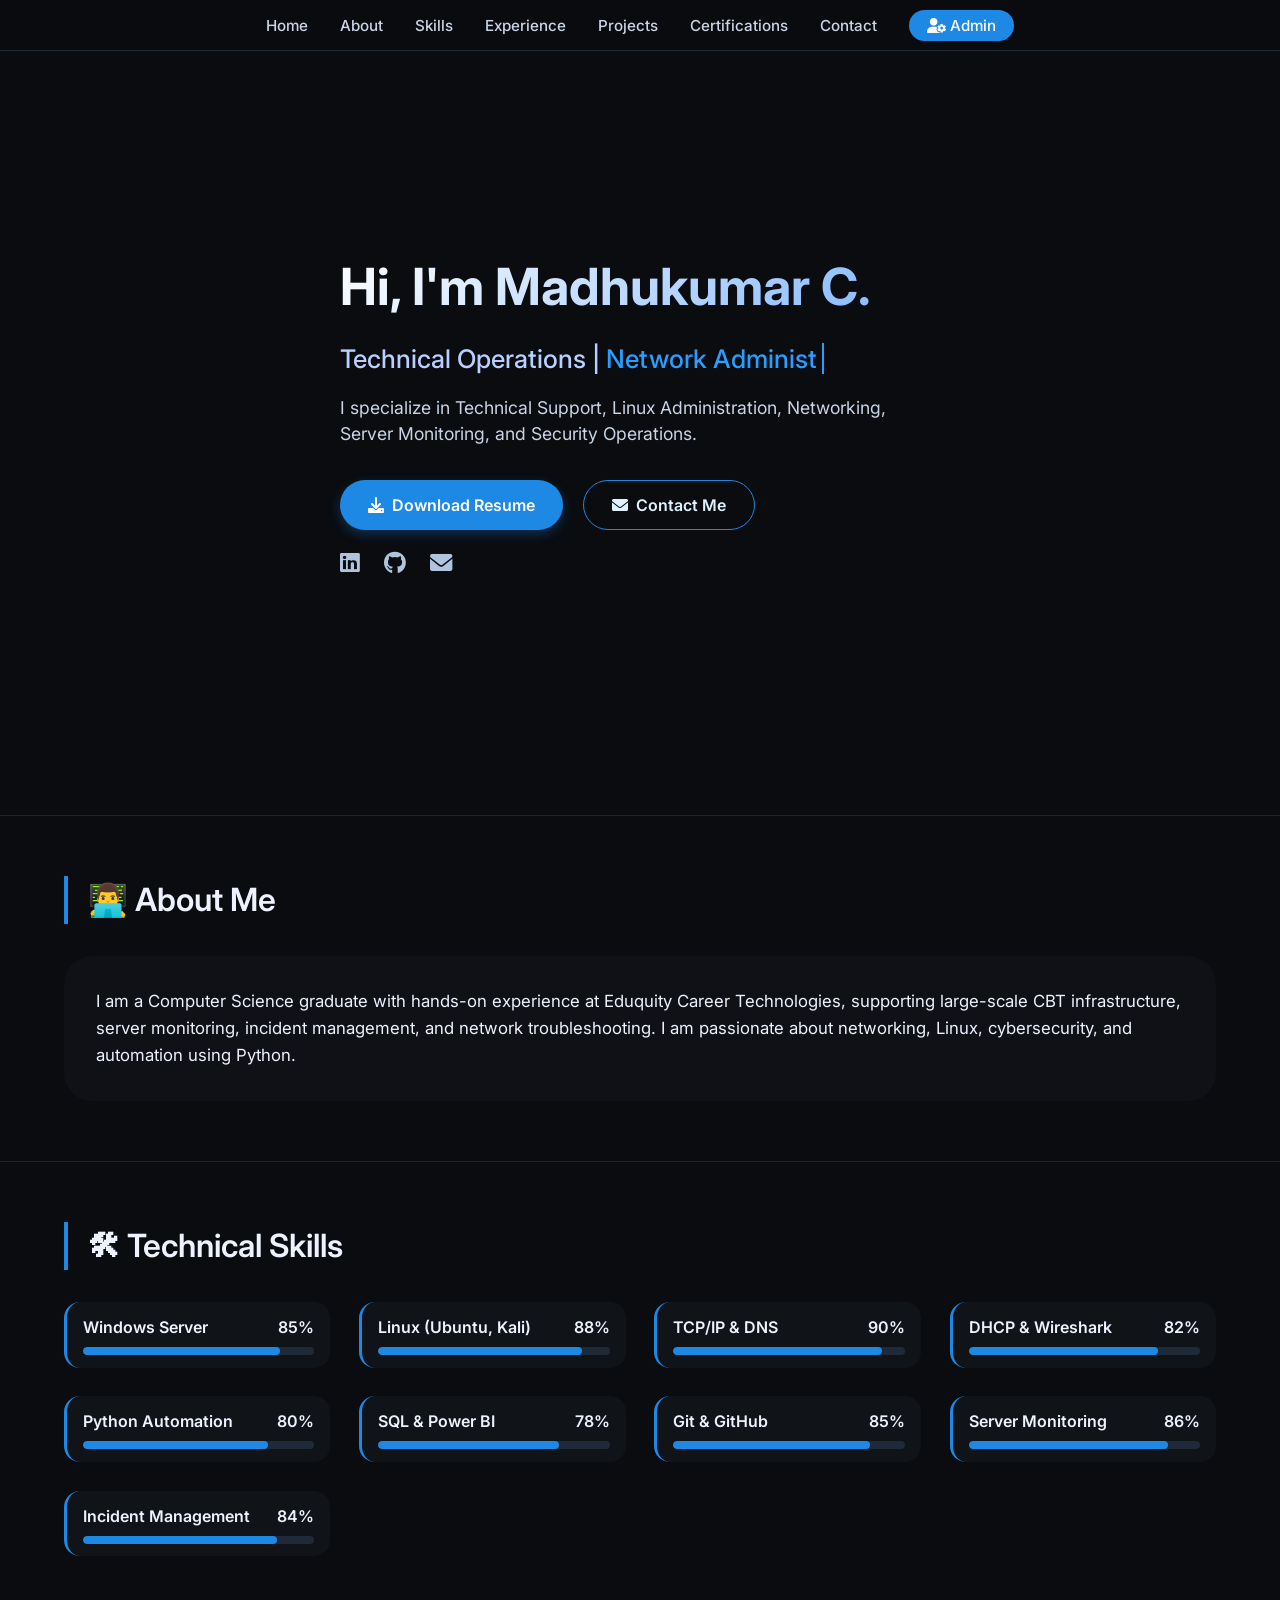
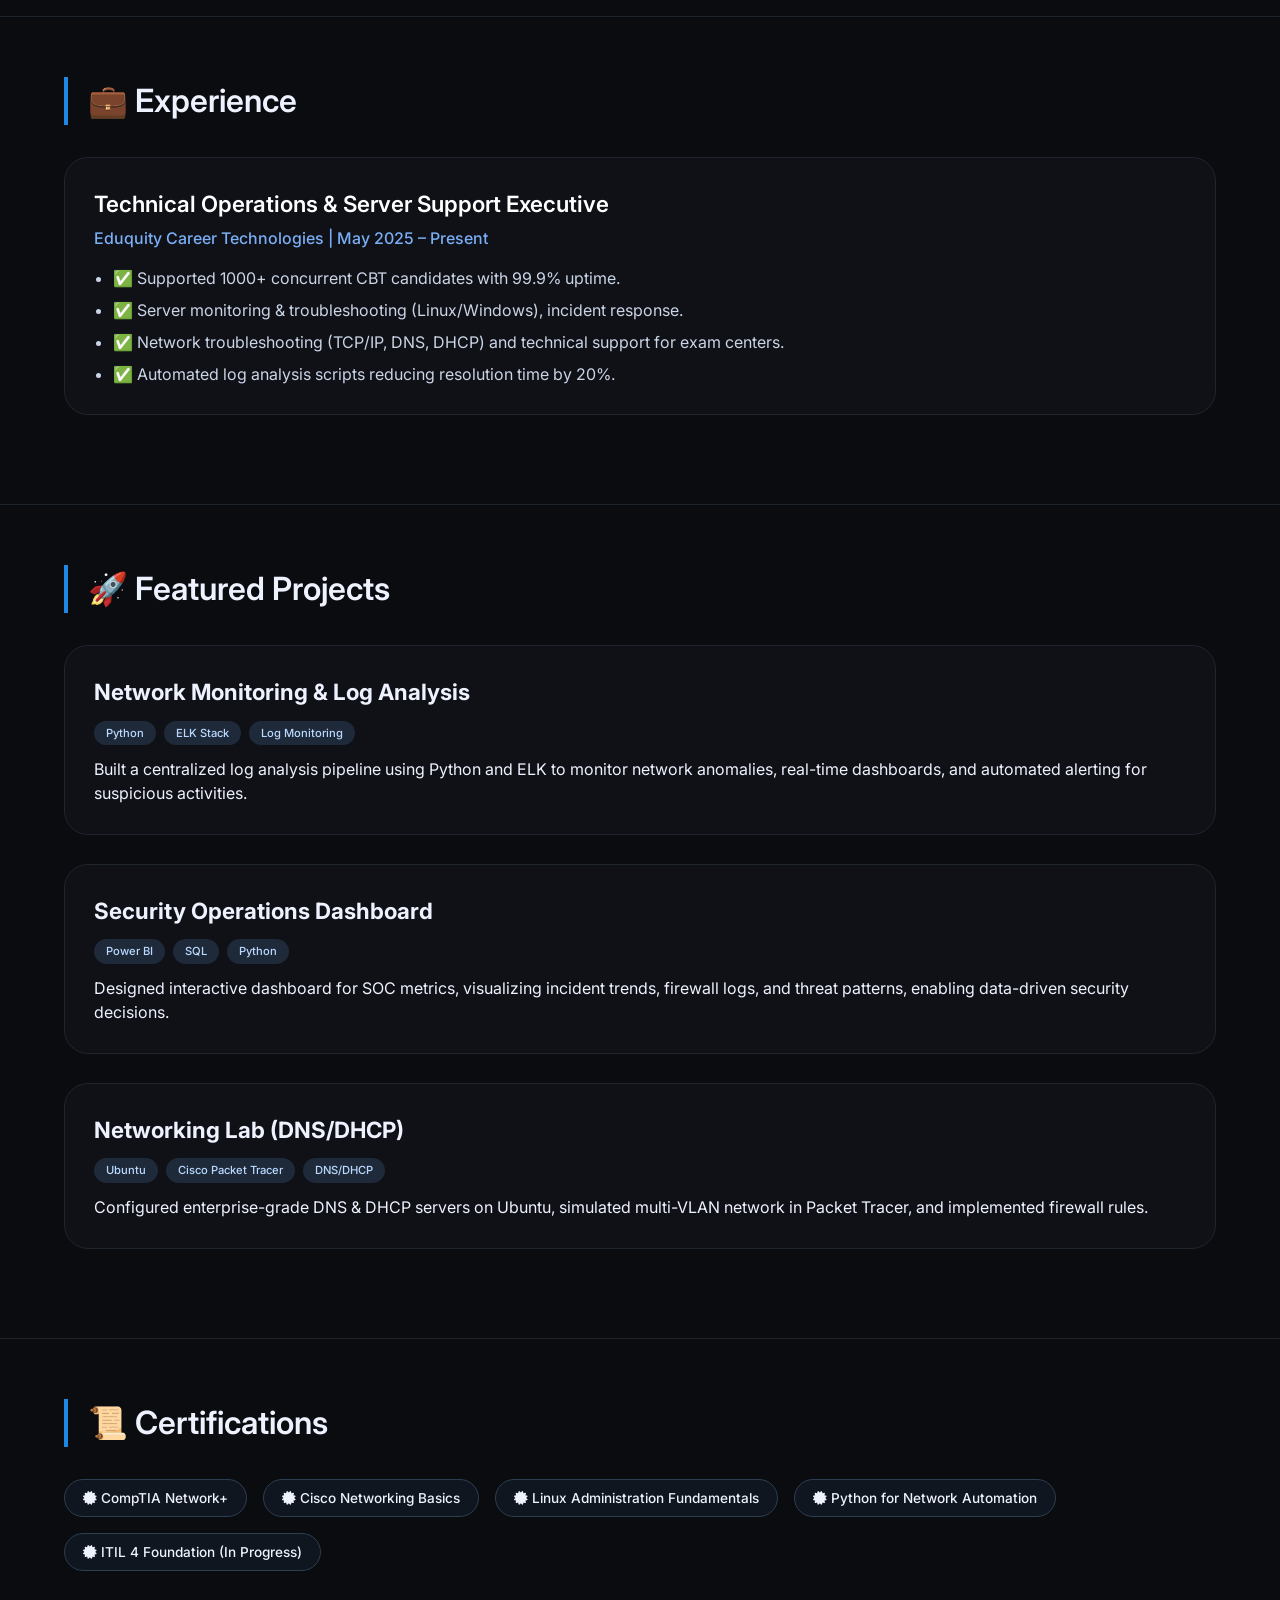
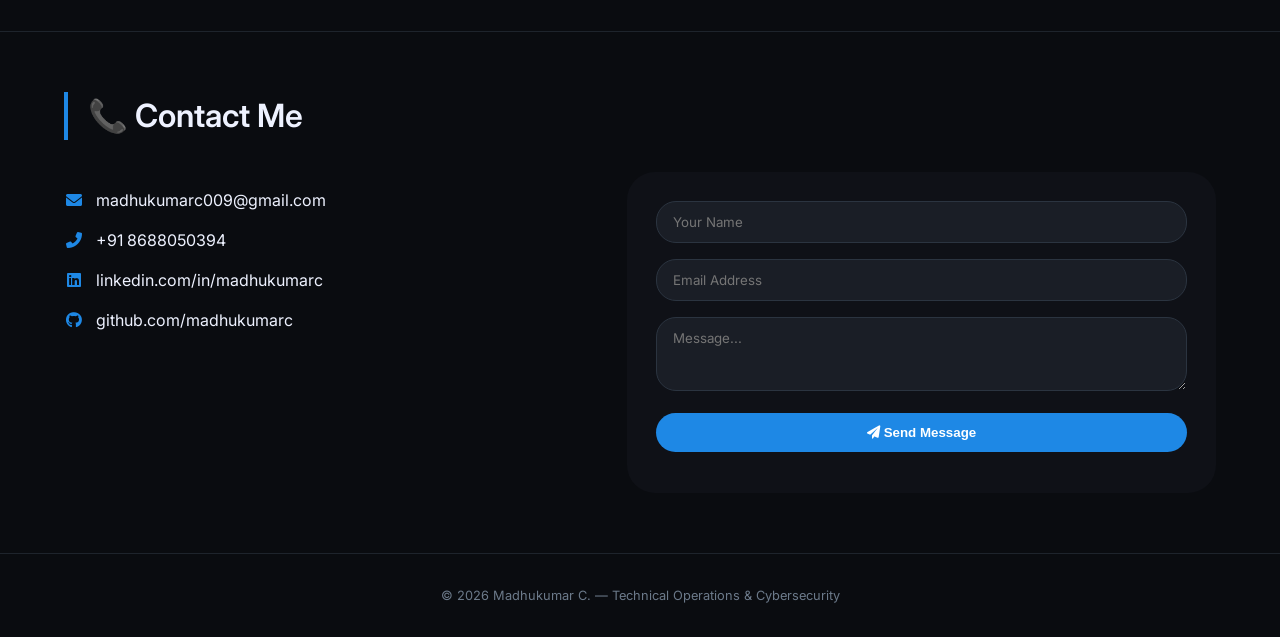
==== index.html @ 6a69e1c5 "Add files via upload" ====
<!DOCTYPE html>
<html lang="en">
<head>
  <meta charset="UTF-8">
  <meta name="viewport" content="width=device-width, initial-scale=1.0, viewport-fit=cover">
  <title>Madhukumar C. | Technical Operations & Cybersecurity</title>
  <!-- Google Fonts & Font Awesome -->
  <link href="https://fonts.googleapis.com/css2?family=Inter:opsz,wght@14..32,300;400;500;600;700&display=swap" rel="stylesheet">
  <link rel="stylesheet" href="https://cdnjs.cloudflare.com/ajax/libs/font-awesome/6.0.0-beta3/css/all.min.css">
  <link rel="stylesheet" href="style.css">
</head>
<body>

<nav>
  <div class="container">
    <ul class="nav-links">
      <li><a href="#home">Home</a></li>
      <li><a href="#about">About</a></li>
      <li><a href="#skills">Skills</a></li>
      <li><a href="#experience">Experience</a></li>
      <li><a href="#projects">Projects</a></li>
      <li><a href="#certifications">Certifications</a></li>
      <li><a href="#contact">Contact</a></li>
      <li><a href="admin.html" target="_blank" class="admin-link"><i class="fas fa-user-cog"></i> Admin</a></li>
    </ul>
  </div>
</nav>

<main>
  <!-- HOME -->
  <section id="home" class="home-section">
    <div class="container">
      <div class="home-content">
        <h1 id="userName">Hi, I'm Madhukumar C.</h1>
        <div class="typewriter"><span>Technical Operations | </span><span class="typed-text" id="typed"></span></div>
        <p id="userBio" style="max-width:600px; margin:1rem 0 1.5rem; font-size:1.1rem; color:#cbd5e6;">
          I specialize in Technical Support, Linux Administration, Networking, Server Monitoring, and Security Operations.
        </p>
        <div class="home-buttons">
          <a href="#" class="btn-primary" id="downloadResumeBtn"><i class="fas fa-download"></i> Download Resume</a>
          <a href="#contact" class="btn-outline"><i class="fas fa-envelope"></i> Contact Me</a>
        </div>
        <div class="social-icons">
          <a href="#" id="linkedinLink"><i class="fab fa-linkedin"></i></a>
          <a href="#" id="githubLink"><i class="fab fa-github"></i></a>
          <a href="#" id="emailLink"><i class="fas fa-envelope"></i></a>
        </div>
      </div>
    </div>
  </section>

  <!-- ABOUT -->
  <section id="about">
    <div class="container">
      <h2 class="section-title">👨‍💻 About Me</h2>
      <div style="background:#0f1117; padding:2rem; border-radius:28px;">
        <p id="aboutText" style="font-size:1.05rem; line-height:1.6;">I am a Computer Science graduate with hands-on experience at Eduquity Career Technologies, supporting large-scale CBT infrastructure, server monitoring, incident management, and network troubleshooting. I am passionate about networking, Linux, cybersecurity, and automation using Python.</p>
      </div>
    </div>
  </section>

  <!-- SKILLS -->
  <section id="skills">
    <div class="container">
      <h2 class="section-title">🛠 Technical Skills</h2>
      <div class="skills-grid" id="skillsGrid"></div>
    </div>
  </section>

  <!-- EXPERIENCE -->
  <section id="experience">
    <div class="container">
      <h2 class="section-title">💼 Experience</h2>
      <div id="experienceContainer"></div>
    </div>
  </section>

  <!-- PROJECTS -->
  <section id="projects">
    <div class="container">
      <h2 class="section-title">🚀 Featured Projects</h2>
      <div id="projectsContainer"></div>
    </div>
  </section>

  <!-- CERTIFICATIONS -->
  <section id="certifications">
    <div class="container">
      <h2 class="section-title">📜 Certifications</h2>
      <div class="cert-list" id="certList"></div>
    </div>
  </section>

  <!-- CONTACT -->
  <section id="contact">
    <div class="container">
      <h2 class="section-title">📞 Contact Me</h2>
      <div class="contact-flex">
        <div class="contact-info">
          <p><i class="fas fa-envelope fa-fw" style="color:#1e88e5;"></i> <span id="contactEmail">madhukumarc009@gmail.com</span></p>
          <p><i class="fas fa-phone-alt fa-fw" style="color:#1e88e5;"></i> <span id="contactPhone">+91 8688050394</span></p>
          <p><i class="fab fa-linkedin fa-fw" style="color:#1e88e5;"></i> <span id="contactLinkedin">linkedin.com/in/madhukumarc</span></p>
          <p><i class="fab fa-github fa-fw" style="color:#1e88e5;"></i> <span id="contactGithub">github.com/madhukumarc</span></p>
        </div>
        <div class="contact-form">
          <form id="contactForm">
            <input type="text" placeholder="Your Name" required id="formName">
            <input type="email" placeholder="Email Address" required id="formEmail">
            <textarea rows="3" placeholder="Message..." required id="formMsg"></textarea>
            <button type="submit"><i class="fas fa-paper-plane"></i> Send Message</button>
          </form>
          <p id="formFeedback" style="font-size:0.8rem; margin-top:12px; color:#7ab3ff;"></p>
        </div>
      </div>
    </div>
  </section>

  <footer><p>© 2026 Madhukumar C. — Technical Operations & Cybersecurity</p></footer>
</main>

<script src="script.js"></script>
<script src="client.js"></script>
</body>
</html>
---- style.css ----
* {
  margin: 0;
  padding: 0;
  box-sizing: border-box;
}
body {
  font-family: 'Inter', sans-serif;
  background: #0a0c10;
  color: #eef2ff;
  scroll-behavior: smooth;
  line-height: 1.5;
}
::-webkit-scrollbar { width: 8px; }
::-webkit-scrollbar-track { background: #0f1117; }
::-webkit-scrollbar-thumb { background: #1e88e5; border-radius: 10px; }
.container { max-width: 1200px; margin: 0 auto; padding: 0 24px; }

/* Navigation */
nav {
  position: sticky; top: 0;
  background: rgba(10,12,16,0.95);
  backdrop-filter: blur(12px);
  z-index: 100;
  border-bottom: 1px solid #1e2a3a;
  padding: 0.8rem 0;
}
.nav-links {
  display: flex;
  justify-content: center;
  gap: 2rem;
  flex-wrap: wrap;
  list-style: none;
  align-items: center;
}
.nav-links a {
  text-decoration: none;
  color: #cbd5e6;
  font-weight: 500;
  transition: 0.2s;
  font-size: 0.95rem;
}
.nav-links a:hover { color: #2a9eff; border-bottom: 2px solid #2a9eff; padding-bottom: 4px; }
.admin-link {
  background: #1e88e5;
  padding: 6px 18px;
  border-radius: 40px;
  color: white !important;
  font-weight: 600;
}
.admin-link:hover { background: #0b5e9e; border-bottom: none !important; padding-bottom: 6px !important; }

section { padding: 60px 0; border-bottom: 1px solid #1e242c; }
.home-section { min-height: 85vh; display: flex; align-items: center; padding-top: 20px; }
.section-title {
  font-size: 2rem;
  font-weight: 600;
  margin-bottom: 2rem;
  border-left: 4px solid #1e88e5;
  padding-left: 20px;
}

/* Home */
.home-content h1 {
  font-size: 3.2rem;
  font-weight: 700;
  background: linear-gradient(135deg, #fff 0%, #7ab3ff 100%);
  -webkit-background-clip: text;
  background-clip: text;
  color: transparent;
}
.typewriter { font-size: 1.6rem; font-weight: 500; margin: 1rem 0; color: #b9d0ff; }
.typed-text { color: #2a9eff; border-right: 2px solid #2a9eff; padding-right: 5px; animation: blink 0.7s infinite; }
@keyframes blink { 0%,100% { border-color: #2a9eff; } 50% { border-color: transparent; } }
.home-buttons { display: flex; gap: 20px; flex-wrap: wrap; margin: 2rem 0 1rem; }
.btn-primary, .btn-outline {
  padding: 12px 28px; border-radius: 40px; font-weight: 600; transition: 0.25s;
  text-decoration: none; display: inline-flex; align-items: center; gap: 8px;
}
.btn-primary { background: #1e88e5; border: none; color: white; box-shadow: 0 4px 12px rgba(30,136,229,0.3); }
.btn-primary:hover { background: #0b5e9e; transform: translateY(-2px); }
.btn-outline { background: transparent; border: 1.5px solid #1e88e5; color: #e0f2fe; }
.btn-outline:hover { background: rgba(30,136,229,0.1); border-color: #5cb0ff; transform: translateY(-2px); }
.social-icons a { color: #b0c4de; margin-right: 20px; font-size: 1.4rem; transition: 0.2s; }
.social-icons a:hover { color: #1e88e5; }

/* Skills */
.skills-grid { display: grid; grid-template-columns: repeat(auto-fill, minmax(260px,1fr)); gap: 1.8rem; }
.skill-item { background: #101318; padding: 0.8rem 1rem; border-radius: 16px; border-left: 3px solid #1e88e5; }
.skill-name { font-weight: 600; margin-bottom: 8px; display: flex; justify-content: space-between; }
.progress-bar { background: #1f2937; border-radius: 20px; height: 8px; overflow: hidden; }
.progress-fill { background: #1e88e5; width: 0%; height: 100%; border-radius: 20px; transition: width 1s ease; }

/* Cards */
.exp-card, .project-card { background: #0f1117; border-radius: 24px; padding: 1.8rem; margin-bottom: 1.8rem; border: 1px solid #20262e; transition: 0.2s; }
.exp-card:hover, .project-card:hover { border-color: #1e88e5; transform: translateY(-3px); }
.exp-title { font-size: 1.4rem; font-weight: 600; color: white; }
.exp-company { color: #7aaef5; margin: 0.3rem 0 1rem; font-weight: 500; }
.project-tech { display: flex; flex-wrap: wrap; gap: 8px; margin: 12px 0; }
.tech-badge { background: #1e2a3a; padding: 4px 12px; border-radius: 50px; font-size: 0.7rem; font-weight: 500; color: #bbd9ff; }
.cert-list { display: flex; flex-wrap: wrap; gap: 1rem; margin-top: 1rem; }
.cert-badge { background: #10161f; border: 1px solid #2c3e50; padding: 8px 18px; border-radius: 60px; font-size: 0.85rem; font-weight: 500; }

/* Contact */
.contact-flex { display: flex; flex-wrap: wrap; gap: 2rem; justify-content: space-between; }
.contact-info { flex: 1; }
.contact-info p { margin: 1rem 0; display: flex; align-items: center; gap: 12px; }
.contact-form { flex: 1; background: #0f1117; padding: 1.8rem; border-radius: 28px; }
.contact-form input, .contact-form textarea { width: 100%; background: #1a1e26; border: 1px solid #2b3440; padding: 12px 16px; margin-bottom: 1rem; border-radius: 20px; color: white; font-family: inherit; }
.contact-form button { background: #1e88e5; width: 100%; padding: 12px; border-radius: 40px; font-weight: bold; border: none; color: white; cursor: pointer; }
.contact-form button:hover { background: #0b5e9e; }

footer { text-align: center; padding: 2rem; font-size: 0.8rem; color: #6c7a8a; }

@media (max-width:760px) { 
  .home-content h1 { font-size: 2.3rem; } 
  .typewriter { font-size:1.2rem; }
}

.toast { 
  position: fixed; bottom: 20px; right: 20px; 
  background: #1e88e5; color: white; 
  padding: 12px 24px; border-radius: 40px; 
  z-index: 9999; font-size:0.9rem;
  box-shadow: 0 8px 24px rgba(0,0,0,0.4);
  animation: slideUp 0.3s ease;
}
@keyframes slideUp {
  from { transform: translateY(100px); opacity: 0; }
  to { transform: translateY(0); opacity: 1; }
}
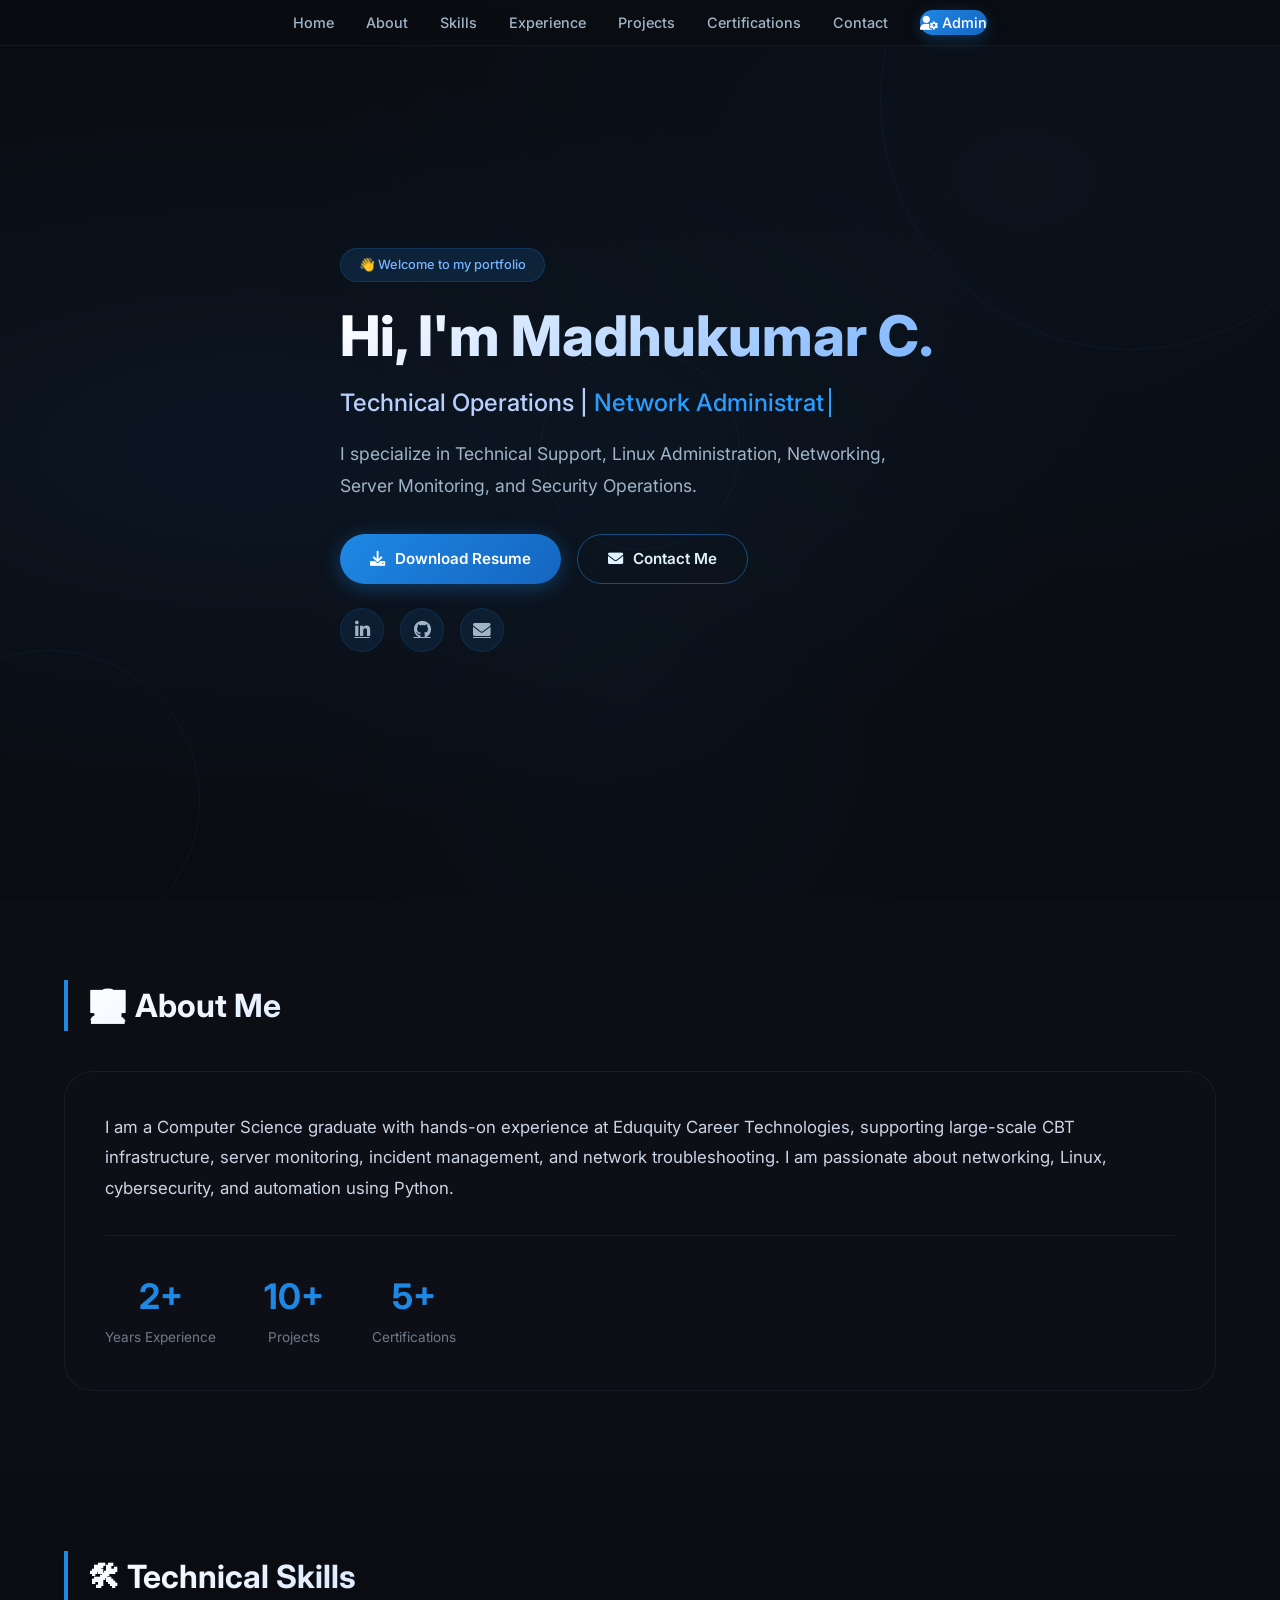
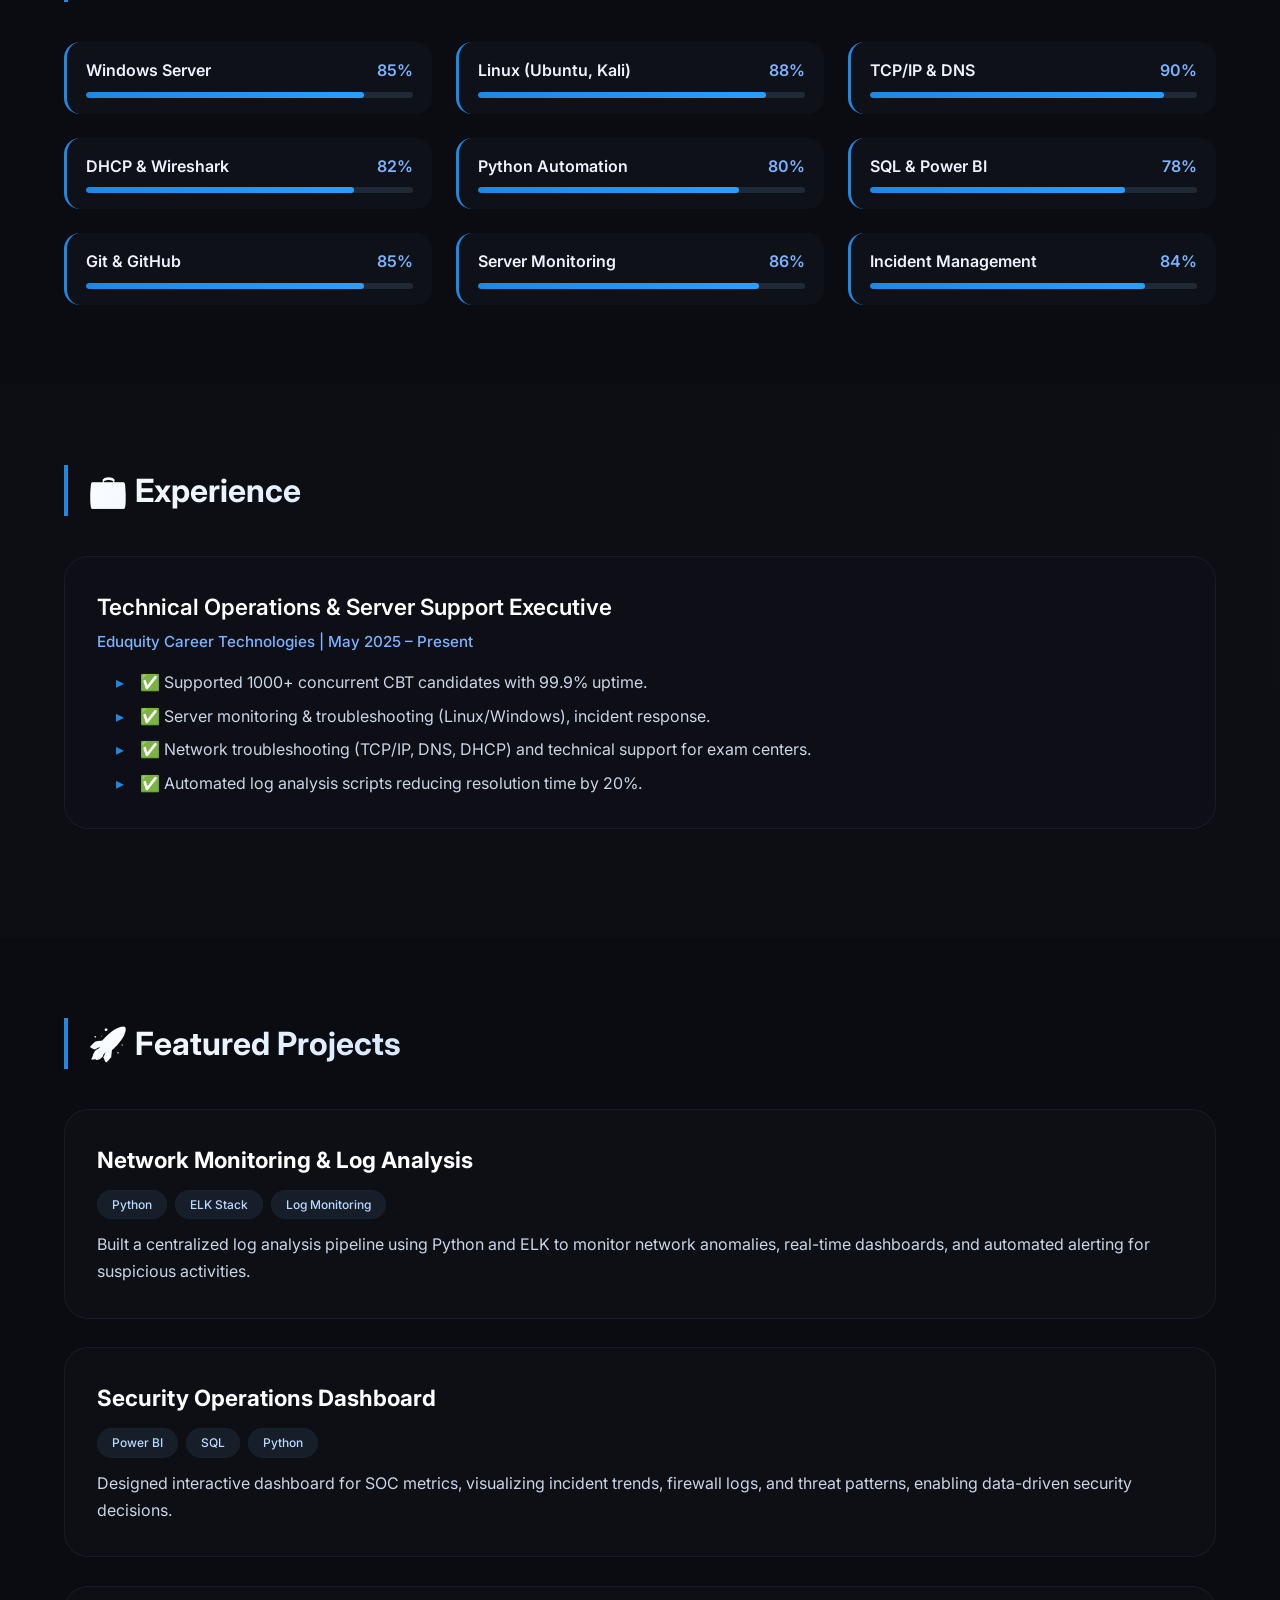
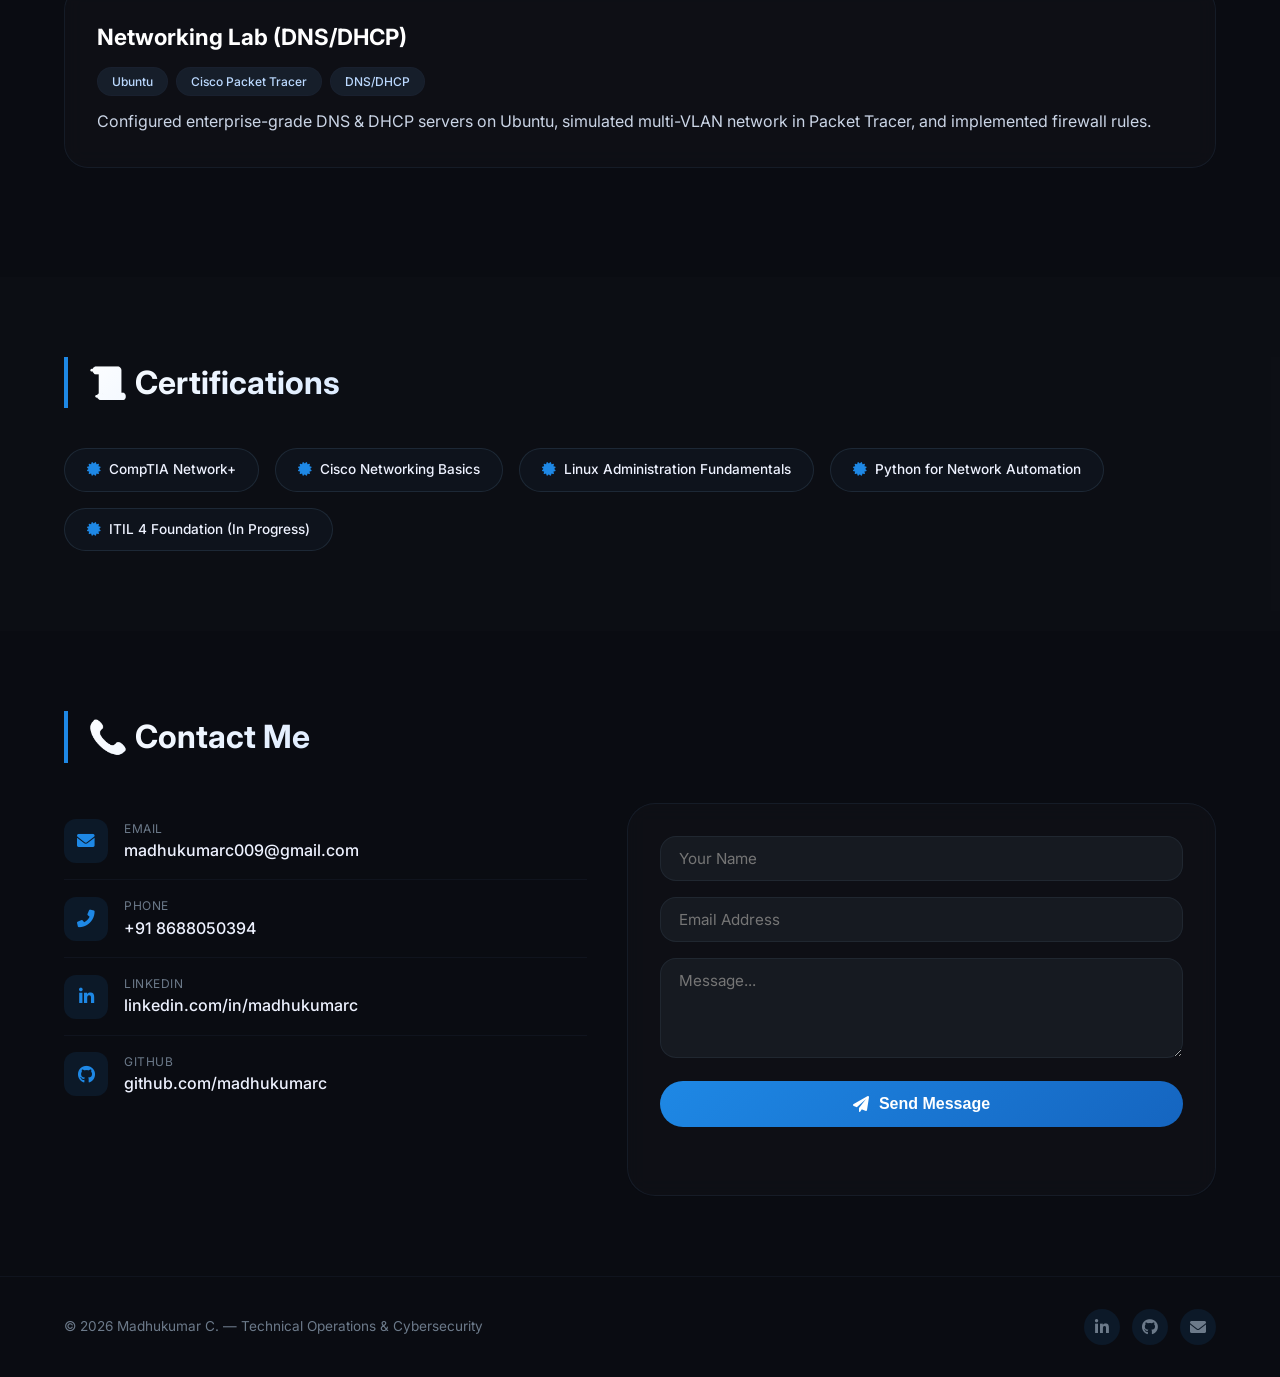
==== commit b99b98a6: "Add files via upload" ====
--- a/index.html
+++ b/index.html
@@ -4,7 +4,6 @@
   <meta charset="UTF-8">
   <meta name="viewport" content="width=device-width, initial-scale=1.0, viewport-fit=cover">
   <title>Madhukumar C. | Technical Operations & Cybersecurity</title>
-  <!-- Google Fonts & Font Awesome -->
   <link href="https://fonts.googleapis.com/css2?family=Inter:opsz,wght@14..32,300;400;500;600;700&display=swap" rel="stylesheet">
   <link rel="stylesheet" href="https://cdnjs.cloudflare.com/ajax/libs/font-awesome/6.0.0-beta3/css/all.min.css">
   <link rel="stylesheet" href="style.css">
@@ -31,9 +30,10 @@
   <section id="home" class="home-section">
     <div class="container">
       <div class="home-content">
+        <div class="home-badge">👋 Welcome to my portfolio</div>
         <h1 id="userName">Hi, I'm Madhukumar C.</h1>
         <div class="typewriter"><span>Technical Operations | </span><span class="typed-text" id="typed"></span></div>
-        <p id="userBio" style="max-width:600px; margin:1rem 0 1.5rem; font-size:1.1rem; color:#cbd5e6;">
+        <p id="userBio" class="home-bio">
           I specialize in Technical Support, Linux Administration, Networking, Server Monitoring, and Security Operations.
         </p>
         <div class="home-buttons">
@@ -41,26 +41,45 @@
           <a href="#contact" class="btn-outline"><i class="fas fa-envelope"></i> Contact Me</a>
         </div>
         <div class="social-icons">
-          <a href="#" id="linkedinLink"><i class="fab fa-linkedin"></i></a>
-          <a href="#" id="githubLink"><i class="fab fa-github"></i></a>
-          <a href="#" id="emailLink"><i class="fas fa-envelope"></i></a>
+          <a href="#" id="linkedinLink" class="social-link" aria-label="LinkedIn"><i class="fab fa-linkedin-in"></i></a>
+          <a href="#" id="githubLink" class="social-link" aria-label="GitHub"><i class="fab fa-github"></i></a>
+          <a href="#" id="emailLink" class="social-link" aria-label="Email"><i class="fas fa-envelope"></i></a>
+        </div>
+      </div>
+    </div>
+    <div class="home-decoration">
+      <div class="circle circle-1"></div>
+      <div class="circle circle-2"></div>
+      <div class="circle circle-3"></div>
+    </div>
+  </section>
+
+  <!-- ABOUT -->
+  <section id="about" class="about-section">
+    <div class="container">
+      <h2 class="section-title">👨‍💻 About Me</h2>
+      <div class="about-card">
+        <p id="aboutText">I am a Computer Science graduate with hands-on experience at Eduquity Career Technologies, supporting large-scale CBT infrastructure, server monitoring, incident management, and network troubleshooting. I am passionate about networking, Linux, cybersecurity, and automation using Python.</p>
+        <div class="about-stats">
+          <div class="stat-item">
+            <span class="stat-number">2+</span>
+            <span class="stat-label">Years Experience</span>
+          </div>
+          <div class="stat-item">
+            <span class="stat-number">10+</span>
+            <span class="stat-label">Projects</span>
+          </div>
+          <div class="stat-item">
+            <span class="stat-number">5+</span>
+            <span class="stat-label">Certifications</span>
+          </div>
         </div>
       </div>
     </div>
   </section>
 
-  <!-- ABOUT -->
-  <section id="about">
-    <div class="container">
-      <h2 class="section-title">👨‍💻 About Me</h2>
-      <div style="background:#0f1117; padding:2rem; border-radius:28px;">
-        <p id="aboutText" style="font-size:1.05rem; line-height:1.6;">I am a Computer Science graduate with hands-on experience at Eduquity Career Technologies, supporting large-scale CBT infrastructure, server monitoring, incident management, and network troubleshooting. I am passionate about networking, Linux, cybersecurity, and automation using Python.</p>
-      </div>
-    </div>
-  </section>
-
   <!-- SKILLS -->
-  <section id="skills">
+  <section id="skills" class="skills-section">
     <div class="container">
       <h2 class="section-title">🛠 Technical Skills</h2>
       <div class="skills-grid" id="skillsGrid"></div>
@@ -68,7 +87,7 @@
   </section>
 
   <!-- EXPERIENCE -->
-  <section id="experience">
+  <section id="experience" class="experience-section">
     <div class="container">
       <h2 class="section-title">💼 Experience</h2>
       <div id="experienceContainer"></div>
@@ -76,7 +95,7 @@
   </section>
 
   <!-- PROJECTS -->
-  <section id="projects">
+  <section id="projects" class="projects-section">
     <div class="container">
       <h2 class="section-title">🚀 Featured Projects</h2>
       <div id="projectsContainer"></div>
@@ -84,7 +103,7 @@
   </section>
 
   <!-- CERTIFICATIONS -->
-  <section id="certifications">
+  <section id="certifications" class="certifications-section">
     <div class="container">
       <h2 class="section-title">📜 Certifications</h2>
       <div class="cert-list" id="certList"></div>
@@ -92,15 +111,39 @@
   </section>
 
   <!-- CONTACT -->
-  <section id="contact">
+  <section id="contact" class="contact-section">
     <div class="container">
       <h2 class="section-title">📞 Contact Me</h2>
       <div class="contact-flex">
         <div class="contact-info">
-          <p><i class="fas fa-envelope fa-fw" style="color:#1e88e5;"></i> <span id="contactEmail">madhukumarc009@gmail.com</span></p>
-          <p><i class="fas fa-phone-alt fa-fw" style="color:#1e88e5;"></i> <span id="contactPhone">+91 8688050394</span></p>
-          <p><i class="fab fa-linkedin fa-fw" style="color:#1e88e5;"></i> <span id="contactLinkedin">linkedin.com/in/madhukumarc</span></p>
-          <p><i class="fab fa-github fa-fw" style="color:#1e88e5;"></i> <span id="contactGithub">github.com/madhukumarc</span></p>
+          <div class="contact-item">
+            <i class="fas fa-envelope"></i>
+            <div>
+              <span class="contact-label">Email</span>
+              <span id="contactEmail">madhukumarc009@gmail.com</span>
+            </div>
+          </div>
+          <div class="contact-item">
+            <i class="fas fa-phone-alt"></i>
+            <div>
+              <span class="contact-label">Phone</span>
+              <span id="contactPhone">+91 8688050394</span>
+            </div>
+          </div>
+          <div class="contact-item">
+            <i class="fab fa-linkedin-in"></i>
+            <div>
+              <span class="contact-label">LinkedIn</span>
+              <span id="contactLinkedin">linkedin.com/in/madhukumarc</span>
+            </div>
+          </div>
+          <div class="contact-item">
+            <i class="fab fa-github"></i>
+            <div>
+              <span class="contact-label">GitHub</span>
+              <span id="contactGithub">github.com/madhukumarc</span>
+            </div>
+          </div>
         </div>
         <div class="contact-form">
           <form id="contactForm">
@@ -109,13 +152,22 @@
             <textarea rows="3" placeholder="Message..." required id="formMsg"></textarea>
             <button type="submit"><i class="fas fa-paper-plane"></i> Send Message</button>
           </form>
-          <p id="formFeedback" style="font-size:0.8rem; margin-top:12px; color:#7ab3ff;"></p>
+          <p id="formFeedback" class="form-feedback"></p>
         </div>
       </div>
     </div>
   </section>
 
-  <footer><p>© 2026 Madhukumar C. — Technical Operations & Cybersecurity</p></footer>
+  <footer>
+    <div class="container">
+      <p>© 2026 Madhukumar C. — Technical Operations & Cybersecurity</p>
+      <div class="footer-social">
+        <a href="#" id="footerLinkedin"><i class="fab fa-linkedin-in"></i></a>
+        <a href="#" id="footerGithub"><i class="fab fa-github"></i></a>
+        <a href="#" id="footerEmail"><i class="fas fa-envelope"></i></a>
+      </div>
+    </div>
+  </footer>
 </main>
 
 <script src="script.js"></script>
--- a/style.css
+++ b/style.css
@@ -1,29 +1,57 @@
+/* ========== RESET & BASE ========== */
 * {
   margin: 0;
   padding: 0;
   box-sizing: border-box;
 }
+
+html {
+  scroll-behavior: smooth;
+}
+
 body {
   font-family: 'Inter', sans-serif;
-  background: #0a0c10;
+  background: #0a0c12;
   color: #eef2ff;
-  scroll-behavior: smooth;
-  line-height: 1.5;
-}
+  line-height: 1.6;
+  overflow-x: hidden;
+  min-height: 100vh;
+}
+
+/* ========== SCROLLBAR ========== */
 ::-webkit-scrollbar { width: 8px; }
 ::-webkit-scrollbar-track { background: #0f1117; }
 ::-webkit-scrollbar-thumb { background: #1e88e5; border-radius: 10px; }
-.container { max-width: 1200px; margin: 0 auto; padding: 0 24px; }
-
-/* Navigation */
+::-webkit-scrollbar-thumb:hover { background: #2a9eff; }
+
+/* ========== CONTAINER ========== */
+.container {
+  max-width: 1200px;
+  margin: 0 auto;
+  padding: 0 24px;
+  position: relative;
+  z-index: 2;
+}
+
+/* ========== NAVIGATION ========== */
 nav {
-  position: sticky; top: 0;
-  background: rgba(10,12,16,0.95);
-  backdrop-filter: blur(12px);
-  z-index: 100;
-  border-bottom: 1px solid #1e2a3a;
-  padding: 0.8rem 0;
-}
+  position: fixed;
+  top: 0;
+  left: 0;
+  right: 0;
+  background: rgba(10, 12, 18, 0.92);
+  backdrop-filter: blur(16px);
+  z-index: 1000;
+  border-bottom: 1px solid rgba(30, 42, 58, 0.5);
+  padding: 0.6rem 0;
+  transition: 0.3s;
+}
+
+nav.scrolled {
+  background: rgba(10, 12, 18, 0.98);
+  box-shadow: 0 4px 30px rgba(0, 0, 0, 0.3);
+}
+
 .nav-links {
   display: flex;
   justify-content: center;
@@ -32,99 +60,784 @@
   list-style: none;
   align-items: center;
 }
+
 .nav-links a {
   text-decoration: none;
-  color: #cbd5e6;
+  color: #a0b4c8;
   font-weight: 500;
-  transition: 0.2s;
-  font-size: 0.95rem;
-}
-.nav-links a:hover { color: #2a9eff; border-bottom: 2px solid #2a9eff; padding-bottom: 4px; }
+  transition: 0.25s;
+  font-size: 0.9rem;
+  padding: 4px 0;
+  position: relative;
+}
+
+.nav-links a::after {
+  content: '';
+  position: absolute;
+  bottom: -2px;
+  left: 0;
+  width: 0;
+  height: 2px;
+  background: #1e88e5;
+  transition: 0.3s;
+}
+
+.nav-links a:hover {
+  color: #ffffff;
+}
+
+.nav-links a:hover::after {
+  width: 100%;
+}
+
 .admin-link {
-  background: #1e88e5;
-  padding: 6px 18px;
+  background: linear-gradient(135deg, #1e88e5, #1565c0);
+  padding: 6px 20px;
   border-radius: 40px;
   color: white !important;
   font-weight: 600;
-}
-.admin-link:hover { background: #0b5e9e; border-bottom: none !important; padding-bottom: 6px !important; }
-
-section { padding: 60px 0; border-bottom: 1px solid #1e242c; }
-.home-section { min-height: 85vh; display: flex; align-items: center; padding-top: 20px; }
+  box-shadow: 0 4px 15px rgba(30, 136, 229, 0.3);
+  transition: 0.3s;
+}
+
+.admin-link::after {
+  display: none !important;
+}
+
+.admin-link:hover {
+  transform: translateY(-2px);
+  box-shadow: 0 6px 25px rgba(30, 136, 229, 0.5);
+  background: linear-gradient(135deg, #2a9eff, #1e88e5);
+}
+
+/* ========== SECTIONS ========== */
+section {
+  padding: 80px 0;
+  position: relative;
+}
+
+section:nth-child(even) {
+  background: rgba(15, 17, 23, 0.5);
+}
+
 .section-title {
   font-size: 2rem;
-  font-weight: 600;
-  margin-bottom: 2rem;
+  font-weight: 700;
+  margin-bottom: 2.5rem;
   border-left: 4px solid #1e88e5;
   padding-left: 20px;
-}
-
-/* Home */
+  background: linear-gradient(135deg, #ffffff, #7ab3ff);
+  -webkit-background-clip: text;
+  -webkit-text-fill-color: transparent;
+  background-clip: text;
+}
+
+/* ========== HOME SECTION ========== */
+.home-section {
+  min-height: 100vh;
+  display: flex;
+  align-items: center;
+  padding-top: 80px;
+  background: 
+    radial-gradient(ellipse at 20% 50%, rgba(30, 136, 229, 0.08) 0%, transparent 60%),
+    radial-gradient(ellipse at 80% 20%, rgba(30, 136, 229, 0.05) 0%, transparent 50%),
+    radial-gradient(ellipse at 50% 80%, rgba(30, 136, 229, 0.03) 0%, transparent 40%),
+    #0a0c12;
+  position: relative;
+  overflow: hidden;
+}
+
+/* Home Decorations */
+.home-decoration {
+  position: absolute;
+  top: 0;
+  left: 0;
+  right: 0;
+  bottom: 0;
+  overflow: hidden;
+  pointer-events: none;
+  z-index: 0;
+}
+
+.circle {
+  position: absolute;
+  border-radius: 50%;
+  border: 1px solid rgba(30, 136, 229, 0.08);
+}
+
+.circle-1 {
+  width: 500px;
+  height: 500px;
+  top: -150px;
+  right: -100px;
+  animation: floatCircle 20s ease-in-out infinite;
+}
+
+.circle-2 {
+  width: 300px;
+  height: 300px;
+  bottom: -50px;
+  left: -100px;
+  animation: floatCircle 25s ease-in-out infinite reverse;
+}
+
+.circle-3 {
+  width: 200px;
+  height: 200px;
+  top: 50%;
+  left: 50%;
+  transform: translate(-50%, -50%);
+  animation: floatCircle 30s ease-in-out infinite;
+}
+
+@keyframes floatCircle {
+  0%, 100% { transform: translate(0, 0) scale(1); }
+  33% { transform: translate(30px, -30px) scale(1.05); }
+  66% { transform: translate(-20px, 20px) scale(0.95); }
+}
+
+.home-content {
+  position: relative;
+  z-index: 1;
+  max-width: 700px;
+}
+
+.home-badge {
+  display: inline-block;
+  background: rgba(30, 136, 229, 0.15);
+  border: 1px solid rgba(30, 136, 229, 0.2);
+  padding: 6px 18px;
+  border-radius: 40px;
+  font-size: 0.8rem;
+  color: #7ab3ff;
+  margin-bottom: 1.5rem;
+  font-weight: 500;
+}
+
 .home-content h1 {
-  font-size: 3.2rem;
+  font-size: 3.5rem;
+  font-weight: 800;
+  line-height: 1.1;
+  background: linear-gradient(135deg, #ffffff 0%, #7ab3ff 100%);
+  -webkit-background-clip: text;
+  -webkit-text-fill-color: transparent;
+  background-clip: text;
+  margin-bottom: 0.5rem;
+}
+
+.typewriter {
+  font-size: 1.5rem;
+  font-weight: 500;
+  color: #b9d0ff;
+  margin: 1rem 0;
+}
+
+.typed-text {
+  color: #2a9eff;
+  border-right: 2px solid #2a9eff;
+  padding-right: 5px;
+  animation: blink 0.7s infinite;
+  -webkit-text-fill-color: #2a9eff;
+}
+
+@keyframes blink {
+  0%, 100% { border-color: #2a9eff; }
+  50% { border-color: transparent; }
+}
+
+.home-bio {
+  max-width: 600px;
+  margin: 1rem 0 1.5rem;
+  font-size: 1.1rem;
+  color: #a0b4c8;
+  line-height: 1.8;
+}
+
+.home-buttons {
+  display: flex;
+  gap: 16px;
+  flex-wrap: wrap;
+  margin: 2rem 0 1.5rem;
+}
+
+.btn-primary, .btn-outline {
+  padding: 12px 30px;
+  border-radius: 40px;
+  font-weight: 600;
+  transition: 0.3s;
+  text-decoration: none;
+  display: inline-flex;
+  align-items: center;
+  gap: 10px;
+  font-size: 0.95rem;
+}
+
+.btn-primary {
+  background: linear-gradient(135deg, #1e88e5, #1565c0);
+  border: none;
+  color: white;
+  box-shadow: 0 4px 20px rgba(30, 136, 229, 0.35);
+}
+
+.btn-primary:hover {
+  transform: translateY(-3px);
+  box-shadow: 0 8px 30px rgba(30, 136, 229, 0.5);
+}
+
+.btn-outline {
+  background: transparent;
+  border: 1.5px solid rgba(30, 136, 229, 0.5);
+  color: #e0f2fe;
+}
+
+.btn-outline:hover {
+  background: rgba(30, 136, 229, 0.1);
+  border-color: #1e88e5;
+  transform: translateY(-3px);
+}
+
+.social-icons {
+  display: flex;
+  gap: 16px;
+  margin-top: 1.5rem;
+}
+
+.social-link {
+  width: 44px;
+  height: 44px;
+  display: flex;
+  align-items: center;
+  justify-content: center;
+  border-radius: 50%;
+  background: rgba(30, 136, 229, 0.1);
+  border: 1px solid rgba(30, 136, 229, 0.15);
+  color: #a0b4c8;
+  font-size: 1.1rem;
+  transition: 0.3s;
+}
+
+.social-link:hover {
+  background: rgba(30, 136, 229, 0.2);
+  border-color: #1e88e5;
+  color: #ffffff;
+  transform: translateY(-3px);
+}
+
+/* ========== ABOUT SECTION ========== */
+.about-card {
+  background: rgba(15, 17, 23, 0.8);
+  backdrop-filter: blur(10px);
+  border: 1px solid rgba(30, 42, 58, 0.5);
+  padding: 2.5rem;
+  border-radius: 28px;
+  transition: 0.3s;
+}
+
+.about-card:hover {
+  border-color: rgba(30, 136, 229, 0.3);
+  box-shadow: 0 8px 40px rgba(0, 0, 0, 0.2);
+}
+
+.about-card p {
+  font-size: 1.05rem;
+  line-height: 1.8;
+  color: #cbd5e6;
+}
+
+.about-stats {
+  display: flex;
+  gap: 3rem;
+  margin-top: 2rem;
+  padding-top: 2rem;
+  border-top: 1px solid rgba(30, 42, 58, 0.5);
+}
+
+.stat-item {
+  text-align: center;
+}
+
+.stat-number {
+  display: block;
+  font-size: 2.2rem;
   font-weight: 700;
-  background: linear-gradient(135deg, #fff 0%, #7ab3ff 100%);
-  -webkit-background-clip: text;
-  background-clip: text;
-  color: transparent;
-}
-.typewriter { font-size: 1.6rem; font-weight: 500; margin: 1rem 0; color: #b9d0ff; }
-.typed-text { color: #2a9eff; border-right: 2px solid #2a9eff; padding-right: 5px; animation: blink 0.7s infinite; }
-@keyframes blink { 0%,100% { border-color: #2a9eff; } 50% { border-color: transparent; } }
-.home-buttons { display: flex; gap: 20px; flex-wrap: wrap; margin: 2rem 0 1rem; }
-.btn-primary, .btn-outline {
-  padding: 12px 28px; border-radius: 40px; font-weight: 600; transition: 0.25s;
-  text-decoration: none; display: inline-flex; align-items: center; gap: 8px;
-}
-.btn-primary { background: #1e88e5; border: none; color: white; box-shadow: 0 4px 12px rgba(30,136,229,0.3); }
-.btn-primary:hover { background: #0b5e9e; transform: translateY(-2px); }
-.btn-outline { background: transparent; border: 1.5px solid #1e88e5; color: #e0f2fe; }
-.btn-outline:hover { background: rgba(30,136,229,0.1); border-color: #5cb0ff; transform: translateY(-2px); }
-.social-icons a { color: #b0c4de; margin-right: 20px; font-size: 1.4rem; transition: 0.2s; }
-.social-icons a:hover { color: #1e88e5; }
-
-/* Skills */
-.skills-grid { display: grid; grid-template-columns: repeat(auto-fill, minmax(260px,1fr)); gap: 1.8rem; }
-.skill-item { background: #101318; padding: 0.8rem 1rem; border-radius: 16px; border-left: 3px solid #1e88e5; }
-.skill-name { font-weight: 600; margin-bottom: 8px; display: flex; justify-content: space-between; }
-.progress-bar { background: #1f2937; border-radius: 20px; height: 8px; overflow: hidden; }
-.progress-fill { background: #1e88e5; width: 0%; height: 100%; border-radius: 20px; transition: width 1s ease; }
-
-/* Cards */
-.exp-card, .project-card { background: #0f1117; border-radius: 24px; padding: 1.8rem; margin-bottom: 1.8rem; border: 1px solid #20262e; transition: 0.2s; }
-.exp-card:hover, .project-card:hover { border-color: #1e88e5; transform: translateY(-3px); }
-.exp-title { font-size: 1.4rem; font-weight: 600; color: white; }
-.exp-company { color: #7aaef5; margin: 0.3rem 0 1rem; font-weight: 500; }
-.project-tech { display: flex; flex-wrap: wrap; gap: 8px; margin: 12px 0; }
-.tech-badge { background: #1e2a3a; padding: 4px 12px; border-radius: 50px; font-size: 0.7rem; font-weight: 500; color: #bbd9ff; }
-.cert-list { display: flex; flex-wrap: wrap; gap: 1rem; margin-top: 1rem; }
-.cert-badge { background: #10161f; border: 1px solid #2c3e50; padding: 8px 18px; border-radius: 60px; font-size: 0.85rem; font-weight: 500; }
-
-/* Contact */
-.contact-flex { display: flex; flex-wrap: wrap; gap: 2rem; justify-content: space-between; }
-.contact-info { flex: 1; }
-.contact-info p { margin: 1rem 0; display: flex; align-items: center; gap: 12px; }
-.contact-form { flex: 1; background: #0f1117; padding: 1.8rem; border-radius: 28px; }
-.contact-form input, .contact-form textarea { width: 100%; background: #1a1e26; border: 1px solid #2b3440; padding: 12px 16px; margin-bottom: 1rem; border-radius: 20px; color: white; font-family: inherit; }
-.contact-form button { background: #1e88e5; width: 100%; padding: 12px; border-radius: 40px; font-weight: bold; border: none; color: white; cursor: pointer; }
-.contact-form button:hover { background: #0b5e9e; }
-
-footer { text-align: center; padding: 2rem; font-size: 0.8rem; color: #6c7a8a; }
-
-@media (max-width:760px) { 
-  .home-content h1 { font-size: 2.3rem; } 
-  .typewriter { font-size:1.2rem; }
-}
-
-.toast { 
-  position: fixed; bottom: 20px; right: 20px; 
-  background: #1e88e5; color: white; 
-  padding: 12px 24px; border-radius: 40px; 
-  z-index: 9999; font-size:0.9rem;
-  box-shadow: 0 8px 24px rgba(0,0,0,0.4);
-  animation: slideUp 0.3s ease;
-}
+  color: #1e88e5;
+}
+
+.stat-label {
+  font-size: 0.85rem;
+  color: #6c7a8a;
+}
+
+/* ========== SKILLS ========== */
+.skills-grid {
+  display: grid;
+  grid-template-columns: repeat(auto-fill, minmax(280px, 1fr));
+  gap: 1.5rem;
+}
+
+.skill-item {
+  background: rgba(16, 19, 24, 0.8);
+  padding: 1rem 1.2rem;
+  border-radius: 16px;
+  border-left: 3px solid #1e88e5;
+  transition: 0.3s;
+}
+
+.skill-item:hover {
+  transform: translateY(-3px);
+  background: rgba(16, 19, 24, 1);
+  box-shadow: 0 4px 20px rgba(0, 0, 0, 0.3);
+}
+
+.skill-name {
+  font-weight: 600;
+  margin-bottom: 8px;
+  display: flex;
+  justify-content: space-between;
+  color: #eef2ff;
+}
+
+.skill-name span:last-child {
+  color: #7ab3ff;
+}
+
+.progress-bar {
+  background: #1f2937;
+  border-radius: 20px;
+  height: 6px;
+  overflow: hidden;
+}
+
+.progress-fill {
+  background: linear-gradient(90deg, #1e88e5, #2a9eff);
+  width: 0%;
+  height: 100%;
+  border-radius: 20px;
+  transition: width 1.2s ease;
+}
+
+/* ========== EXPERIENCE ========== */
+.exp-card, .project-card {
+  background: rgba(15, 17, 23, 0.8);
+  backdrop-filter: blur(10px);
+  border-radius: 24px;
+  padding: 2rem;
+  margin-bottom: 1.8rem;
+  border: 1px solid rgba(30, 42, 58, 0.5);
+  transition: 0.3s;
+}
+
+.exp-card:hover, .project-card:hover {
+  border-color: rgba(30, 136, 229, 0.3);
+  transform: translateY(-4px);
+  box-shadow: 0 8px 40px rgba(0, 0, 0, 0.2);
+}
+
+.exp-title {
+  font-size: 1.4rem;
+  font-weight: 600;
+  color: #ffffff;
+}
+
+.exp-company {
+  color: #7ab3ff;
+  margin: 0.3rem 0 1rem;
+  font-weight: 500;
+  font-size: 0.95rem;
+}
+
+.exp-card ul, .project-card ul {
+  margin-left: 1.2rem;
+  color: #cbd5e6;
+  display: flex;
+  flex-direction: column;
+  gap: 8px;
+}
+
+.exp-card ul li, .project-card ul li {
+  list-style: none;
+  position: relative;
+  padding-left: 1.5rem;
+}
+
+.exp-card ul li::before, .project-card ul li::before {
+  content: '▸';
+  position: absolute;
+  left: 0;
+  color: #1e88e5;
+}
+
+.project-tech {
+  display: flex;
+  flex-wrap: wrap;
+  gap: 8px;
+  margin: 12px 0;
+}
+
+.tech-badge {
+  background: rgba(30, 42, 58, 0.6);
+  padding: 4px 14px;
+  border-radius: 50px;
+  font-size: 0.75rem;
+  font-weight: 500;
+  color: #bbd9ff;
+  border: 1px solid rgba(30, 42, 58, 0.3);
+}
+
+.project-card p {
+  color: #cbd5e6;
+  line-height: 1.7;
+}
+
+.project-card h3 {
+  font-size: 1.4rem;
+  color: #ffffff;
+}
+
+/* ========== CERTIFICATIONS ========== */
+.cert-list {
+  display: flex;
+  flex-wrap: wrap;
+  gap: 1rem;
+  margin-top: 0.5rem;
+}
+
+.cert-badge {
+  background: rgba(16, 22, 31, 0.8);
+  border: 1px solid rgba(44, 62, 80, 0.5);
+  padding: 10px 22px;
+  border-radius: 60px;
+  font-size: 0.85rem;
+  font-weight: 500;
+  display: inline-flex;
+  align-items: center;
+  gap: 8px;
+  transition: 0.3s;
+  color: #eef2ff;
+}
+
+.cert-badge:hover {
+  border-color: #1e88e5;
+  transform: translateY(-2px);
+  box-shadow: 0 4px 20px rgba(30, 136, 229, 0.15);
+}
+
+.cert-badge i {
+  color: #1e88e5;
+}
+
+.view-cert-btn-client {
+  background: none;
+  border: none;
+  color: #1e88e5;
+  cursor: pointer;
+  font-size: 0.8rem;
+  padding: 2px 8px;
+  border-radius: 4px;
+  transition: 0.2s;
+}
+
+.view-cert-btn-client:hover {
+  background: rgba(30, 136, 229, 0.15);
+}
+
+/* ========== CONTACT ========== */
+.contact-section {
+  background: rgba(10, 12, 18, 0.5);
+}
+
+.contact-flex {
+  display: flex;
+  flex-wrap: wrap;
+  gap: 2.5rem;
+  justify-content: space-between;
+}
+
+.contact-info {
+  flex: 1;
+  min-width: 280px;
+}
+
+.contact-item {
+  display: flex;
+  align-items: center;
+  gap: 16px;
+  padding: 1rem 0;
+  border-bottom: 1px solid rgba(30, 42, 58, 0.3);
+}
+
+.contact-item:last-child {
+  border-bottom: none;
+}
+
+.contact-item i {
+  width: 44px;
+  height: 44px;
+  display: flex;
+  align-items: center;
+  justify-content: center;
+  background: rgba(30, 136, 229, 0.1);
+  border-radius: 12px;
+  color: #1e88e5;
+  font-size: 1.1rem;
+  flex-shrink: 0;
+}
+
+.contact-item div {
+  display: flex;
+  flex-direction: column;
+}
+
+.contact-label {
+  font-size: 0.75rem;
+  color: #6c7a8a;
+  text-transform: uppercase;
+  letter-spacing: 0.5px;
+}
+
+.contact-item span:last-child {
+  color: #eef2ff;
+  font-weight: 500;
+}
+
+.contact-form {
+  flex: 1;
+  min-width: 300px;
+  background: rgba(15, 17, 23, 0.8);
+  backdrop-filter: blur(10px);
+  padding: 2rem;
+  border-radius: 28px;
+  border: 1px solid rgba(30, 42, 58, 0.5);
+}
+
+.contact-form input,
+.contact-form textarea {
+  width: 100%;
+  background: rgba(26, 30, 38, 0.8);
+  border: 1px solid rgba(43, 52, 64, 0.5);
+  padding: 12px 18px;
+  margin-bottom: 1rem;
+  border-radius: 16px;
+  color: #ffffff;
+  font-family: inherit;
+  transition: 0.3s;
+  font-size: 0.95rem;
+}
+
+.contact-form input:focus,
+.contact-form textarea:focus {
+  border-color: #1e88e5;
+  outline: none;
+  box-shadow: 0 0 0 3px rgba(30, 136, 229, 0.15);
+  background: rgba(26, 30, 38, 1);
+}
+
+.contact-form textarea {
+  resize: vertical;
+  min-height: 100px;
+}
+
+.contact-form button {
+  width: 100%;
+  background: linear-gradient(135deg, #1e88e5, #1565c0);
+  padding: 14px;
+  border-radius: 40px;
+  font-weight: 600;
+  border: none;
+  color: white;
+  cursor: pointer;
+  transition: 0.3s;
+  font-size: 1rem;
+  display: flex;
+  align-items: center;
+  justify-content: center;
+  gap: 10px;
+}
+
+.contact-form button:hover {
+  transform: translateY(-2px);
+  box-shadow: 0 8px 30px rgba(30, 136, 229, 0.4);
+}
+
+.form-feedback {
+  font-size: 0.85rem;
+  margin-top: 12px;
+  color: #7ab3ff;
+  min-height: 24px;
+}
+
+/* ========== FOOTER ========== */
+footer {
+  background: rgba(10, 12, 18, 0.95);
+  padding: 2rem 0;
+  border-top: 1px solid rgba(30, 42, 58, 0.3);
+}
+
+footer .container {
+  display: flex;
+  justify-content: space-between;
+  align-items: center;
+  flex-wrap: wrap;
+  gap: 1rem;
+}
+
+footer p {
+  color: #6c7a8a;
+  font-size: 0.85rem;
+}
+
+.footer-social {
+  display: flex;
+  gap: 12px;
+}
+
+.footer-social a {
+  width: 36px;
+  height: 36px;
+  display: flex;
+  align-items: center;
+  justify-content: center;
+  border-radius: 50%;
+  background: rgba(30, 136, 229, 0.1);
+  color: #6c7a8a;
+  transition: 0.3s;
+  text-decoration: none;
+}
+
+.footer-social a:hover {
+  background: rgba(30, 136, 229, 0.2);
+  color: #ffffff;
+}
+
+/* ========== TOAST NOTIFICATION ========== */
+.toast {
+  position: fixed;
+  bottom: 30px;
+  right: 30px;
+  background: linear-gradient(135deg, #1e88e5, #1565c0);
+  color: white;
+  padding: 14px 28px;
+  border-radius: 40px;
+  z-index: 9999;
+  font-size: 0.9rem;
+  box-shadow: 0 8px 30px rgba(0, 0, 0, 0.4);
+  animation: slideUp 0.4s ease;
+  max-width: 90%;
+}
+
 @keyframes slideUp {
   from { transform: translateY(100px); opacity: 0; }
   to { transform: translateY(0); opacity: 1; }
 }
+
+/* ========== RESPONSIVE ========== */
+@media (max-width: 768px) {
+  section {
+    padding: 60px 0;
+  }
+
+  .home-content h1 {
+    font-size: 2.5rem;
+  }
+
+  .typewriter {
+    font-size: 1.2rem;
+  }
+
+  .home-bio {
+    font-size: 1rem;
+  }
+
+  .home-buttons {
+    flex-direction: column;
+    align-items: flex-start;
+  }
+
+  .btn-primary, .btn-outline {
+    width: 100%;
+    justify-content: center;
+  }
+
+  .nav-links {
+    gap: 1rem;
+    font-size: 0.8rem;
+  }
+
+  .nav-links a {
+    font-size: 0.8rem;
+  }
+
+  .admin-link {
+    padding: 4px 14px;
+    font-size: 0.8rem;
+  }
+
+  .section-title {
+    font-size: 1.5rem;
+  }
+
+  .about-stats {
+    gap: 1.5rem;
+    flex-wrap: wrap;
+  }
+
+  .stat-number {
+    font-size: 1.6rem;
+  }
+
+  .contact-flex {
+    flex-direction: column;
+  }
+
+  .contact-form {
+    padding: 1.5rem;
+  }
+
+  .skills-grid {
+    grid-template-columns: 1fr;
+  }
+
+  footer .container {
+    flex-direction: column;
+    text-align: center;
+  }
+
+  .circle-1, .circle-2, .circle-3 {
+    display: none;
+  }
+
+  .home-decoration {
+    display: none;
+  }
+
+  .cert-list {
+    gap: 0.75rem;
+  }
+
+  .cert-badge {
+    font-size: 0.75rem;
+    padding: 6px 14px;
+  }
+}
+
+@media (max-width: 480px) {
+  .home-content h1 {
+    font-size: 2rem;
+  }
+
+  .typewriter {
+    font-size: 1rem;
+  }
+
+  .container {
+    padding: 0 16px;
+  }
+
+  .exp-card, .project-card, .about-card {
+    padding: 1.2rem;
+  }
+
+  .contact-item {
+    flex-wrap: wrap;
+  }
+}
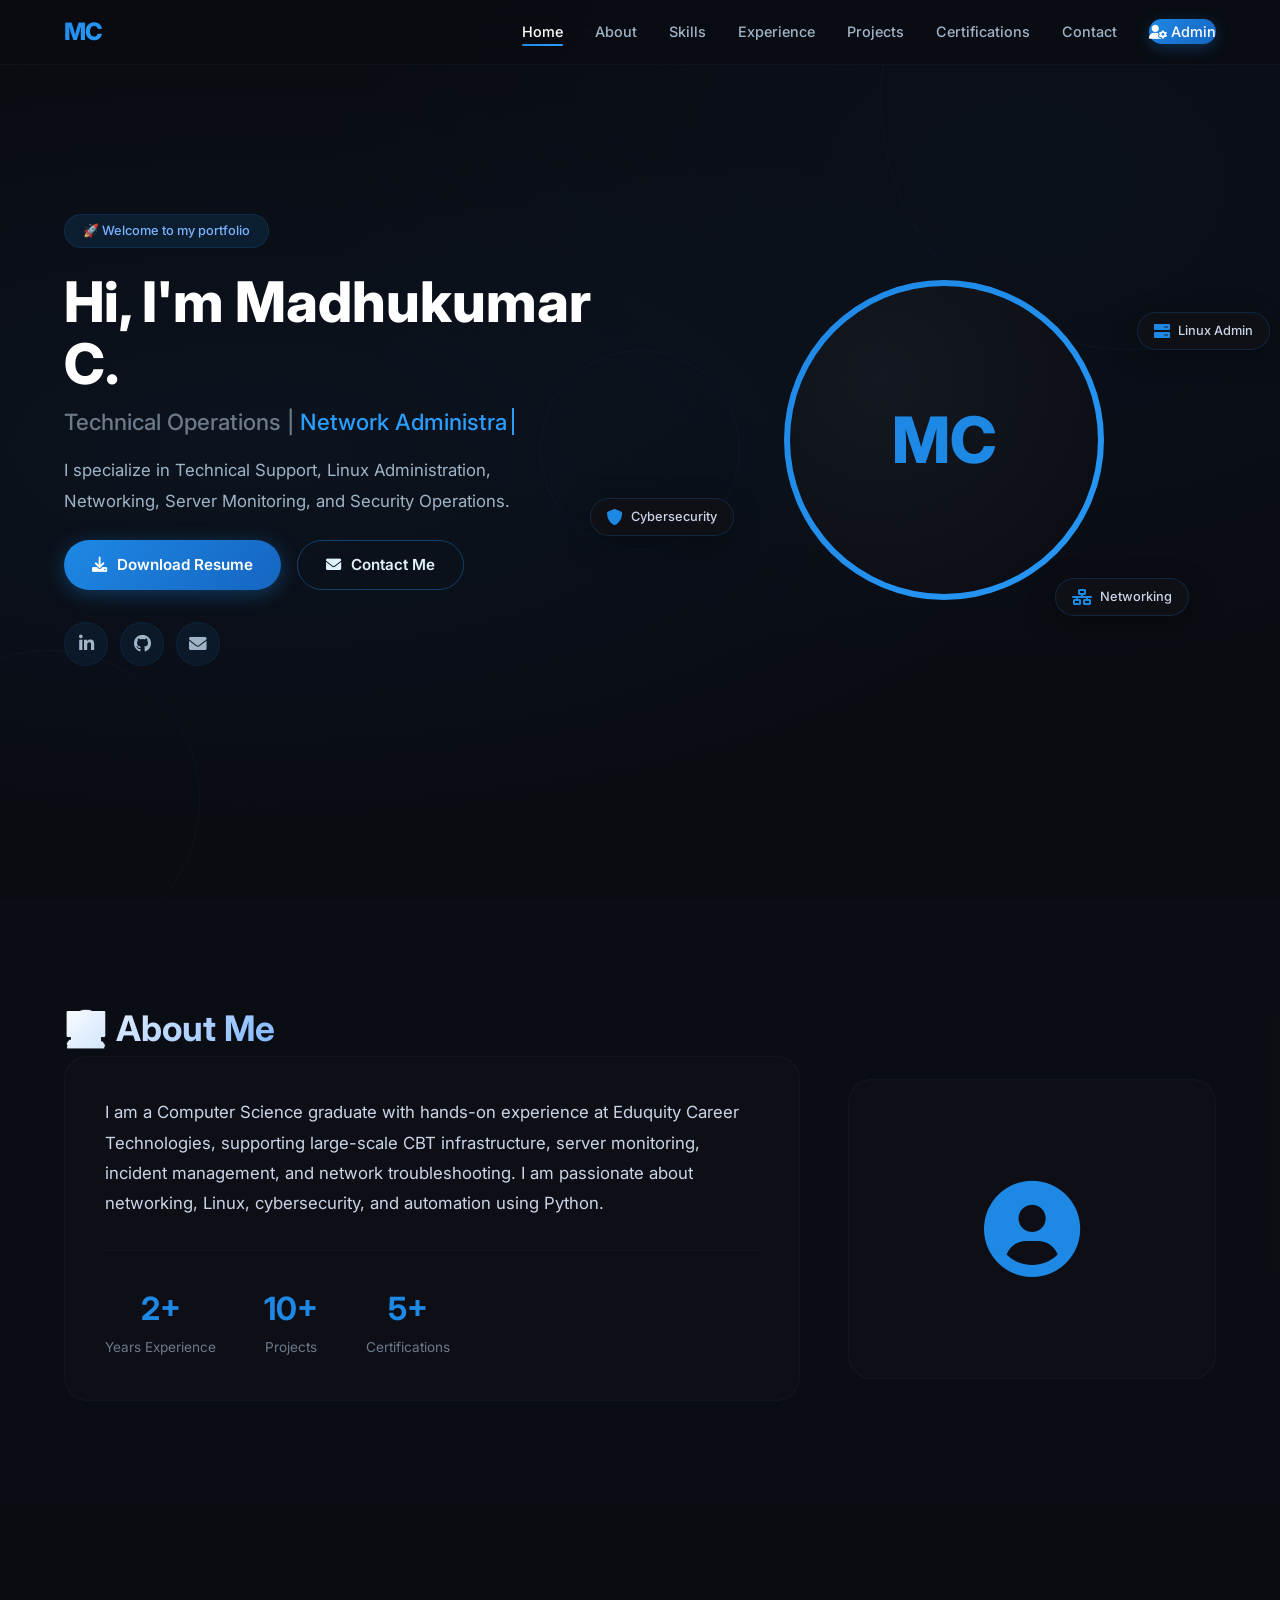
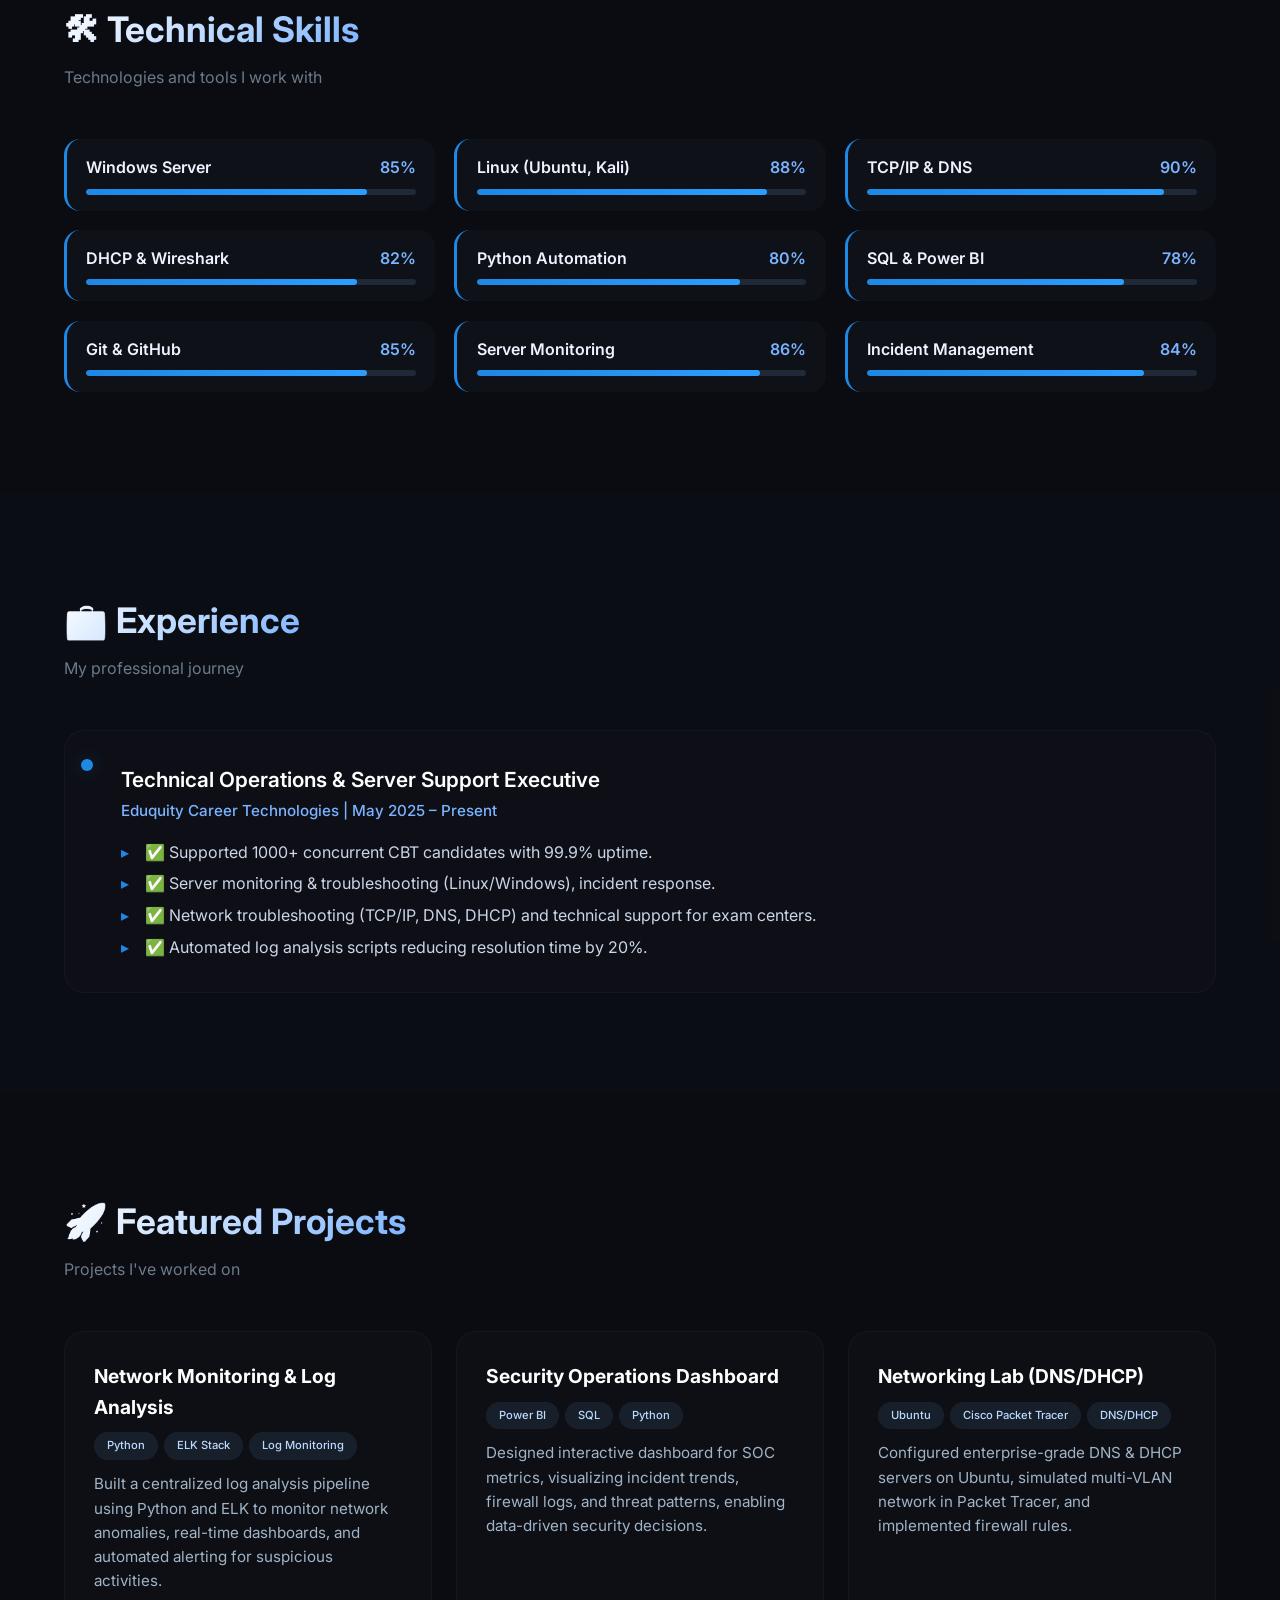
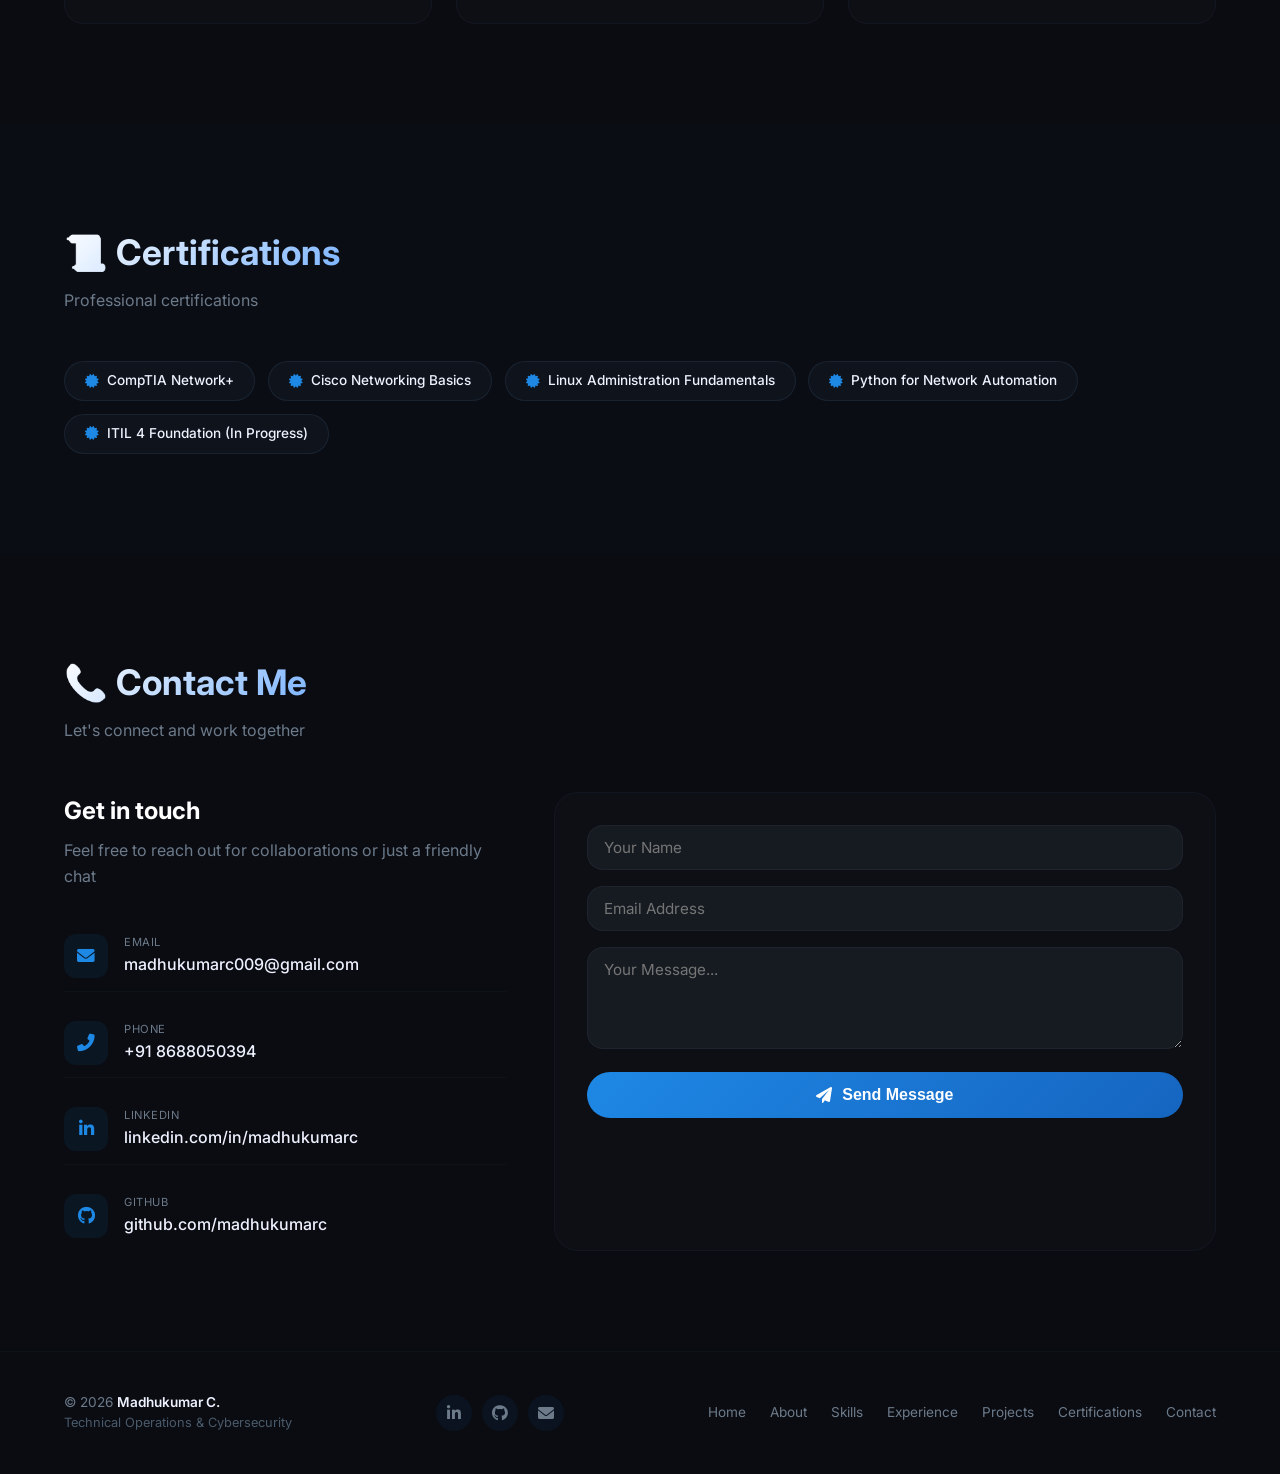
==== commit 8f5dea6b: "Add files via upload" ====
--- a/index.html
+++ b/index.html
@@ -4,46 +4,91 @@
   <meta charset="UTF-8">
   <meta name="viewport" content="width=device-width, initial-scale=1.0, viewport-fit=cover">
   <title>Madhukumar C. | Technical Operations & Cybersecurity</title>
-  <link href="https://fonts.googleapis.com/css2?family=Inter:opsz,wght@14..32,300;400;500;600;700&display=swap" rel="stylesheet">
+  <link href="https://fonts.googleapis.com/css2?family=Inter:opsz,wght@14..32,300;400;500;600;700;800&display=swap" rel="stylesheet">
   <link rel="stylesheet" href="https://cdnjs.cloudflare.com/ajax/libs/font-awesome/6.0.0-beta3/css/all.min.css">
   <link rel="stylesheet" href="style.css">
 </head>
 <body>
 
+<!-- ========== NAVIGATION ========== -->
 <nav>
   <div class="container">
-    <ul class="nav-links">
-      <li><a href="#home">Home</a></li>
-      <li><a href="#about">About</a></li>
-      <li><a href="#skills">Skills</a></li>
-      <li><a href="#experience">Experience</a></li>
-      <li><a href="#projects">Projects</a></li>
-      <li><a href="#certifications">Certifications</a></li>
-      <li><a href="#contact">Contact</a></li>
-      <li><a href="admin.html" target="_blank" class="admin-link"><i class="fas fa-user-cog"></i> Admin</a></li>
-    </ul>
+    <div class="nav-wrapper">
+      <div class="nav-logo">
+        <span class="logo-text">MC</span>
+      </div>
+      <ul class="nav-links">
+        <li><a href="#home" class="active">Home</a></li>
+        <li><a href="#about">About</a></li>
+        <li><a href="#skills">Skills</a></li>
+        <li><a href="#experience">Experience</a></li>
+        <li><a href="#projects">Projects</a></li>
+        <li><a href="#certifications">Certifications</a></li>
+        <li><a href="#contact">Contact</a></li>
+        <li><a href="admin.html" target="_blank" class="admin-link"><i class="fas fa-user-cog"></i> Admin</a></li>
+      </ul>
+      <button class="menu-toggle" id="menuToggle" aria-label="Toggle menu">
+        <i class="fas fa-bars"></i>
+      </button>
+    </div>
   </div>
 </nav>
 
 <main>
-  <!-- HOME -->
+  <!-- ========== HOME SECTION ========== -->
   <section id="home" class="home-section">
     <div class="container">
-      <div class="home-content">
-        <div class="home-badge">👋 Welcome to my portfolio</div>
-        <h1 id="userName">Hi, I'm Madhukumar C.</h1>
-        <div class="typewriter"><span>Technical Operations | </span><span class="typed-text" id="typed"></span></div>
-        <p id="userBio" class="home-bio">
-          I specialize in Technical Support, Linux Administration, Networking, Server Monitoring, and Security Operations.
-        </p>
-        <div class="home-buttons">
-          <a href="#" class="btn-primary" id="downloadResumeBtn"><i class="fas fa-download"></i> Download Resume</a>
-          <a href="#contact" class="btn-outline"><i class="fas fa-envelope"></i> Contact Me</a>
-        </div>
-        <div class="social-icons">
-          <a href="#" id="linkedinLink" class="social-link" aria-label="LinkedIn"><i class="fab fa-linkedin-in"></i></a>
-          <a href="#" id="githubLink" class="social-link" aria-label="GitHub"><i class="fab fa-github"></i></a>
-          <a href="#" id="emailLink" class="social-link" aria-label="Email"><i class="fas fa-envelope"></i></a>
+      <div class="home-grid">
+        <div class="home-content">
+          <div class="home-badge">🚀 Welcome to my portfolio</div>
+          <h1 id="userName">Hi, I'm <span class="highlight">Madhukumar C.</span></h1>
+          <div class="typewriter">
+            <span class="typewriter-label">Technical Operations | </span>
+            <span class="typed-text" id="typed"></span>
+          </div>
+          <p id="userBio" class="home-bio">
+            I specialize in Technical Support, Linux Administration, Networking, Server Monitoring, and Security Operations.
+          </p>
+          <div class="home-buttons">
+            <a href="#" class="btn-primary" id="downloadResumeBtn">
+              <i class="fas fa-download"></i> Download Resume
+            </a>
+            <a href="#contact" class="btn-outline">
+              <i class="fas fa-envelope"></i> Contact Me
+            </a>
+          </div>
+          <div class="social-icons">
+            <a href="#" id="linkedinLink" class="social-link" aria-label="LinkedIn">
+              <i class="fab fa-linkedin-in"></i>
+            </a>
+            <a href="#" id="githubLink" class="social-link" aria-label="GitHub">
+              <i class="fab fa-github"></i>
+            </a>
+            <a href="#" id="emailLink" class="social-link" aria-label="Email">
+              <i class="fas fa-envelope"></i>
+            </a>
+          </div>
+        </div>
+        <div class="home-visual">
+          <div class="profile-ring">
+            <div class="profile-ring-inner">
+              <div class="profile-avatar">
+                <span>MC</span>
+              </div>
+            </div>
+          </div>
+          <div class="floating-badge badge-1">
+            <i class="fas fa-server"></i>
+            <span>Linux Admin</span>
+          </div>
+          <div class="floating-badge badge-2">
+            <i class="fas fa-shield-alt"></i>
+            <span>Cybersecurity</span>
+          </div>
+          <div class="floating-badge badge-3">
+            <i class="fas fa-network-wired"></i>
+            <span>Networking</span>
+          </div>
         </div>
       </div>
     </div>
@@ -54,121 +99,172 @@
     </div>
   </section>
 
-  <!-- ABOUT -->
+  <!-- ========== ABOUT SECTION ========== -->
   <section id="about" class="about-section">
     <div class="container">
       <h2 class="section-title">👨‍💻 About Me</h2>
-      <div class="about-card">
-        <p id="aboutText">I am a Computer Science graduate with hands-on experience at Eduquity Career Technologies, supporting large-scale CBT infrastructure, server monitoring, incident management, and network troubleshooting. I am passionate about networking, Linux, cybersecurity, and automation using Python.</p>
-        <div class="about-stats">
-          <div class="stat-item">
-            <span class="stat-number">2+</span>
-            <span class="stat-label">Years Experience</span>
-          </div>
-          <div class="stat-item">
-            <span class="stat-number">10+</span>
-            <span class="stat-label">Projects</span>
-          </div>
-          <div class="stat-item">
-            <span class="stat-number">5+</span>
-            <span class="stat-label">Certifications</span>
-          </div>
-        </div>
-      </div>
-    </div>
-  </section>
-
-  <!-- SKILLS -->
+      <div class="about-grid">
+        <div class="about-card">
+          <p id="aboutText">
+            I am a Computer Science graduate with hands-on experience at Eduquity Career Technologies, supporting large-scale CBT infrastructure, server monitoring, incident management, and network troubleshooting. I am passionate about networking, Linux, cybersecurity, and automation using Python.
+          </p>
+          <div class="about-stats">
+            <div class="stat-item">
+              <span class="stat-number">2+</span>
+              <span class="stat-label">Years Experience</span>
+            </div>
+            <div class="stat-item">
+              <span class="stat-number">10+</span>
+              <span class="stat-label">Projects</span>
+            </div>
+            <div class="stat-item">
+              <span class="stat-number">5+</span>
+              <span class="stat-label">Certifications</span>
+            </div>
+          </div>
+        </div>
+        <div class="about-image">
+          <div class="about-image-placeholder">
+            <i class="fas fa-user-circle"></i>
+          </div>
+        </div>
+      </div>
+    </div>
+  </section>
+
+  <!-- ========== SKILLS SECTION ========== -->
   <section id="skills" class="skills-section">
     <div class="container">
-      <h2 class="section-title">🛠 Technical Skills</h2>
+      <div class="section-header">
+        <h2 class="section-title">🛠 Technical Skills</h2>
+        <p class="section-subtitle">Technologies and tools I work with</p>
+      </div>
       <div class="skills-grid" id="skillsGrid"></div>
     </div>
   </section>
 
-  <!-- EXPERIENCE -->
+  <!-- ========== EXPERIENCE SECTION ========== -->
   <section id="experience" class="experience-section">
     <div class="container">
-      <h2 class="section-title">💼 Experience</h2>
-      <div id="experienceContainer"></div>
-    </div>
-  </section>
-
-  <!-- PROJECTS -->
+      <div class="section-header">
+        <h2 class="section-title">💼 Experience</h2>
+        <p class="section-subtitle">My professional journey</p>
+      </div>
+      <div class="timeline" id="experienceContainer"></div>
+    </div>
+  </section>
+
+  <!-- ========== PROJECTS SECTION ========== -->
   <section id="projects" class="projects-section">
     <div class="container">
-      <h2 class="section-title">🚀 Featured Projects</h2>
-      <div id="projectsContainer"></div>
-    </div>
-  </section>
-
-  <!-- CERTIFICATIONS -->
+      <div class="section-header">
+        <h2 class="section-title">🚀 Featured Projects</h2>
+        <p class="section-subtitle">Projects I've worked on</p>
+      </div>
+      <div class="projects-grid" id="projectsContainer"></div>
+    </div>
+  </section>
+
+  <!-- ========== CERTIFICATIONS SECTION ========== -->
   <section id="certifications" class="certifications-section">
     <div class="container">
-      <h2 class="section-title">📜 Certifications</h2>
+      <div class="section-header">
+        <h2 class="section-title">📜 Certifications</h2>
+        <p class="section-subtitle">Professional certifications</p>
+      </div>
       <div class="cert-list" id="certList"></div>
     </div>
   </section>
 
-  <!-- CONTACT -->
+  <!-- ========== CONTACT SECTION ========== -->
   <section id="contact" class="contact-section">
     <div class="container">
-      <h2 class="section-title">📞 Contact Me</h2>
-      <div class="contact-flex">
+      <div class="section-header">
+        <h2 class="section-title">📞 Contact Me</h2>
+        <p class="section-subtitle">Let's connect and work together</p>
+      </div>
+      <div class="contact-wrapper">
         <div class="contact-info">
-          <div class="contact-item">
-            <i class="fas fa-envelope"></i>
-            <div>
-              <span class="contact-label">Email</span>
-              <span id="contactEmail">madhukumarc009@gmail.com</span>
-            </div>
-          </div>
-          <div class="contact-item">
-            <i class="fas fa-phone-alt"></i>
-            <div>
-              <span class="contact-label">Phone</span>
-              <span id="contactPhone">+91 8688050394</span>
-            </div>
-          </div>
-          <div class="contact-item">
-            <i class="fab fa-linkedin-in"></i>
-            <div>
-              <span class="contact-label">LinkedIn</span>
-              <span id="contactLinkedin">linkedin.com/in/madhukumarc</span>
-            </div>
-          </div>
-          <div class="contact-item">
-            <i class="fab fa-github"></i>
-            <div>
-              <span class="contact-label">GitHub</span>
-              <span id="contactGithub">github.com/madhukumarc</span>
-            </div>
-          </div>
-        </div>
-        <div class="contact-form">
-          <form id="contactForm">
-            <input type="text" placeholder="Your Name" required id="formName">
-            <input type="email" placeholder="Email Address" required id="formEmail">
-            <textarea rows="3" placeholder="Message..." required id="formMsg"></textarea>
-            <button type="submit"><i class="fas fa-paper-plane"></i> Send Message</button>
+          <h3>Get in touch</h3>
+          <p>Feel free to reach out for collaborations or just a friendly chat</p>
+          <div class="contact-items">
+            <div class="contact-item">
+              <div class="contact-icon"><i class="fas fa-envelope"></i></div>
+              <div>
+                <span class="contact-label">Email</span>
+                <span id="contactEmail">madhukumarc009@gmail.com</span>
+              </div>
+            </div>
+            <div class="contact-item">
+              <div class="contact-icon"><i class="fas fa-phone-alt"></i></div>
+              <div>
+                <span class="contact-label">Phone</span>
+                <span id="contactPhone">+91 8688050394</span>
+              </div>
+            </div>
+            <div class="contact-item">
+              <div class="contact-icon"><i class="fab fa-linkedin-in"></i></div>
+              <div>
+                <span class="contact-label">LinkedIn</span>
+                <span id="contactLinkedin">linkedin.com/in/madhukumarc</span>
+              </div>
+            </div>
+            <div class="contact-item">
+              <div class="contact-icon"><i class="fab fa-github"></i></div>
+              <div>
+                <span class="contact-label">GitHub</span>
+                <span id="contactGithub">github.com/madhukumarc</span>
+              </div>
+            </div>
+          </div>
+        </div>
+        <div class="contact-form-wrapper">
+          <form id="contactForm" class="contact-form">
+            <div class="form-group">
+              <input type="text" placeholder="Your Name" required id="formName">
+            </div>
+            <div class="form-group">
+              <input type="email" placeholder="Email Address" required id="formEmail">
+            </div>
+            <div class="form-group">
+              <textarea rows="4" placeholder="Your Message..." required id="formMsg"></textarea>
+            </div>
+            <button type="submit">
+              <i class="fas fa-paper-plane"></i> Send Message
+            </button>
           </form>
           <p id="formFeedback" class="form-feedback"></p>
         </div>
       </div>
     </div>
   </section>
-
-  <footer>
-    <div class="container">
-      <p>© 2026 Madhukumar C. — Technical Operations & Cybersecurity</p>
+</main>
+
+<!-- ========== FOOTER ========== -->
+<footer>
+  <div class="container">
+    <div class="footer-content">
+      <div class="footer-left">
+        <p>© 2026 <span class="footer-name">Madhukumar C.</span></p>
+        <span class="footer-tagline">Technical Operations & Cybersecurity</span>
+      </div>
       <div class="footer-social">
-        <a href="#" id="footerLinkedin"><i class="fab fa-linkedin-in"></i></a>
-        <a href="#" id="footerGithub"><i class="fab fa-github"></i></a>
-        <a href="#" id="footerEmail"><i class="fas fa-envelope"></i></a>
-      </div>
-    </div>
-  </footer>
-</main>
+        <a href="#" id="footerLinkedin" aria-label="LinkedIn"><i class="fab fa-linkedin-in"></i></a>
+        <a href="#" id="footerGithub" aria-label="GitHub"><i class="fab fa-github"></i></a>
+        <a href="#" id="footerEmail" aria-label="Email"><i class="fas fa-envelope"></i></a>
+      </div>
+      <div class="footer-nav">
+        <a href="#home">Home</a>
+        <a href="#about">About</a>
+        <a href="#skills">Skills</a>
+        <a href="#experience">Experience</a>
+        <a href="#projects">Projects</a>
+        <a href="#certifications">Certifications</a>
+        <a href="#contact">Contact</a>
+      </div>
+    </div>
+  </div>
+</footer>
 
 <script src="script.js"></script>
 <script src="client.js"></script>
--- a/style.css
+++ b/style.css
@@ -39,24 +39,39 @@
   top: 0;
   left: 0;
   right: 0;
-  background: rgba(10, 12, 18, 0.92);
-  backdrop-filter: blur(16px);
+  background: rgba(10, 12, 18, 0.85);
+  backdrop-filter: blur(20px);
+  -webkit-backdrop-filter: blur(20px);
   z-index: 1000;
-  border-bottom: 1px solid rgba(30, 42, 58, 0.5);
-  padding: 0.6rem 0;
+  border-bottom: 1px solid rgba(30, 42, 58, 0.3);
+  padding: 0.8rem 0;
   transition: 0.3s;
 }
 
 nav.scrolled {
-  background: rgba(10, 12, 18, 0.98);
+  background: rgba(10, 12, 18, 0.95);
   box-shadow: 0 4px 30px rgba(0, 0, 0, 0.3);
 }
 
+.nav-wrapper {
+  display: flex;
+  justify-content: space-between;
+  align-items: center;
+}
+
+.nav-logo .logo-text {
+  font-size: 1.5rem;
+  font-weight: 800;
+  background: linear-gradient(135deg, #1e88e5, #2a9eff);
+  -webkit-background-clip: text;
+  -webkit-text-fill-color: transparent;
+  background-clip: text;
+  letter-spacing: -1px;
+}
+
 .nav-links {
   display: flex;
-  justify-content: center;
   gap: 2rem;
-  flex-wrap: wrap;
   list-style: none;
   align-items: center;
 }
@@ -67,8 +82,8 @@
   font-weight: 500;
   transition: 0.25s;
   font-size: 0.9rem;
+  position: relative;
   padding: 4px 0;
-  position: relative;
 }
 
 .nav-links a::after {
@@ -78,21 +93,24 @@
   left: 0;
   width: 0;
   height: 2px;
-  background: #1e88e5;
-  transition: 0.3s;
-}
-
-.nav-links a:hover {
+  background: linear-gradient(90deg, #1e88e5, #2a9eff);
+  transition: 0.3s;
+  border-radius: 2px;
+}
+
+.nav-links a:hover,
+.nav-links a.active {
   color: #ffffff;
 }
 
-.nav-links a:hover::after {
+.nav-links a:hover::after,
+.nav-links a.active::after {
   width: 100%;
 }
 
 .admin-link {
   background: linear-gradient(135deg, #1e88e5, #1565c0);
-  padding: 6px 20px;
+  padding: 6px 18px;
   border-radius: 40px;
   color: white !important;
   font-weight: 600;
@@ -107,29 +125,46 @@
 .admin-link:hover {
   transform: translateY(-2px);
   box-shadow: 0 6px 25px rgba(30, 136, 229, 0.5);
-  background: linear-gradient(135deg, #2a9eff, #1e88e5);
+}
+
+.menu-toggle {
+  display: none;
+  background: none;
+  border: none;
+  color: #a0b4c8;
+  font-size: 1.5rem;
+  cursor: pointer;
+  padding: 4px;
 }
 
 /* ========== SECTIONS ========== */
 section {
-  padding: 80px 0;
+  padding: 100px 0;
   position: relative;
 }
 
 section:nth-child(even) {
-  background: rgba(15, 17, 23, 0.5);
+  background: rgba(15, 17, 23, 0.3);
+}
+
+.section-header {
+  margin-bottom: 3rem;
 }
 
 .section-title {
-  font-size: 2rem;
+  font-size: 2.2rem;
   font-weight: 700;
-  margin-bottom: 2.5rem;
-  border-left: 4px solid #1e88e5;
-  padding-left: 20px;
   background: linear-gradient(135deg, #ffffff, #7ab3ff);
   -webkit-background-clip: text;
   -webkit-text-fill-color: transparent;
   background-clip: text;
+  display: inline-block;
+}
+
+.section-subtitle {
+  color: #6c7a8a;
+  font-size: 1rem;
+  margin-top: 0.5rem;
 }
 
 /* ========== HOME SECTION ========== */
@@ -139,12 +174,242 @@
   align-items: center;
   padding-top: 80px;
   background: 
-    radial-gradient(ellipse at 20% 50%, rgba(30, 136, 229, 0.08) 0%, transparent 60%),
-    radial-gradient(ellipse at 80% 20%, rgba(30, 136, 229, 0.05) 0%, transparent 50%),
-    radial-gradient(ellipse at 50% 80%, rgba(30, 136, 229, 0.03) 0%, transparent 40%),
+    radial-gradient(ellipse at 20% 50%, rgba(30, 136, 229, 0.06) 0%, transparent 60%),
+    radial-gradient(ellipse at 80% 20%, rgba(30, 136, 229, 0.04) 0%, transparent 50%),
     #0a0c12;
+  overflow: hidden;
+}
+
+.home-grid {
+  display: grid;
+  grid-template-columns: 1fr 1fr;
+  gap: 4rem;
+  align-items: center;
+}
+
+.home-content {
   position: relative;
+  z-index: 1;
+}
+
+.home-badge {
+  display: inline-block;
+  background: rgba(30, 136, 229, 0.12);
+  border: 1px solid rgba(30, 136, 229, 0.15);
+  padding: 6px 18px;
+  border-radius: 40px;
+  font-size: 0.8rem;
+  color: #7ab3ff;
+  margin-bottom: 1.5rem;
+  font-weight: 500;
+}
+
+.home-content h1 {
+  font-size: 3.5rem;
+  font-weight: 800;
+  line-height: 1.1;
+  color: #ffffff;
+  margin-bottom: 0.5rem;
+}
+
+.home-content h1 .highlight {
+  background: linear-gradient(135deg, #1e88e5, #2a9eff);
+  -webkit-background-clip: text;
+  -webkit-text-fill-color: transparent;
+  background-clip: text;
+}
+
+.typewriter {
+  font-size: 1.4rem;
+  font-weight: 500;
+  color: #b9d0ff;
+  margin: 0.5rem 0 1rem;
+}
+
+.typewriter-label {
+  color: #6c7a8a;
+}
+
+.typed-text {
+  color: #2a9eff;
+  border-right: 2px solid #2a9eff;
+  padding-right: 5px;
+  animation: blink 0.7s infinite;
+}
+
+@keyframes blink {
+  0%, 100% { border-color: #2a9eff; }
+  50% { border-color: transparent; }
+}
+
+.home-bio {
+  max-width: 500px;
+  margin: 1rem 0 1.5rem;
+  font-size: 1.05rem;
+  color: #a0b4c8;
+  line-height: 1.8;
+}
+
+.home-buttons {
+  display: flex;
+  gap: 16px;
+  flex-wrap: wrap;
+  margin: 1.5rem 0 2rem;
+}
+
+.btn-primary, .btn-outline {
+  padding: 12px 28px;
+  border-radius: 40px;
+  font-weight: 600;
+  transition: 0.3s;
+  text-decoration: none;
+  display: inline-flex;
+  align-items: center;
+  gap: 10px;
+  font-size: 0.95rem;
+}
+
+.btn-primary {
+  background: linear-gradient(135deg, #1e88e5, #1565c0);
+  border: none;
+  color: white;
+  box-shadow: 0 4px 20px rgba(30, 136, 229, 0.35);
+}
+
+.btn-primary:hover {
+  transform: translateY(-3px);
+  box-shadow: 0 8px 30px rgba(30, 136, 229, 0.5);
+}
+
+.btn-outline {
+  background: transparent;
+  border: 1.5px solid rgba(30, 136, 229, 0.4);
+  color: #e0f2fe;
+}
+
+.btn-outline:hover {
+  background: rgba(30, 136, 229, 0.08);
+  border-color: #1e88e5;
+  transform: translateY(-3px);
+}
+
+.social-icons {
+  display: flex;
+  gap: 12px;
+}
+
+.social-link {
+  width: 44px;
+  height: 44px;
+  display: flex;
+  align-items: center;
+  justify-content: center;
+  border-radius: 50%;
+  background: rgba(30, 136, 229, 0.08);
+  border: 1px solid rgba(30, 136, 229, 0.1);
+  color: #a0b4c8;
+  font-size: 1.1rem;
+  transition: 0.3s;
+  text-decoration: none;
+}
+
+.social-link:hover {
+  background: rgba(30, 136, 229, 0.15);
+  border-color: #1e88e5;
+  color: #ffffff;
+  transform: translateY(-3px);
+}
+
+/* Home Visual */
+.home-visual {
+  position: relative;
+  display: flex;
+  justify-content: center;
+  align-items: center;
+}
+
+.profile-ring {
+  width: 320px;
+  height: 320px;
+  border-radius: 50%;
+  padding: 6px;
+  background: linear-gradient(135deg, #1e88e5, #2a9eff, #1e88e5);
+  background-size: 300% 300%;
+  animation: gradientRotate 6s ease-in-out infinite;
+  position: relative;
+}
+
+@keyframes gradientRotate {
+  0%, 100% { background-position: 0% 50%; }
+  50% { background-position: 100% 50%; }
+}
+
+.profile-ring-inner {
+  width: 100%;
+  height: 100%;
+  border-radius: 50%;
+  background: #0a0c12;
+  display: flex;
+  align-items: center;
+  justify-content: center;
   overflow: hidden;
+}
+
+.profile-avatar {
+  width: 100%;
+  height: 100%;
+  display: flex;
+  align-items: center;
+  justify-content: center;
+  font-size: 4rem;
+  font-weight: 800;
+  color: #1e88e5;
+  background: radial-gradient(circle at 30% 30%, #141820, #0a0c12);
+}
+
+.floating-badge {
+  position: absolute;
+  display: flex;
+  align-items: center;
+  gap: 8px;
+  background: rgba(15, 17, 23, 0.9);
+  backdrop-filter: blur(10px);
+  border: 1px solid rgba(30, 136, 229, 0.2);
+  padding: 8px 16px;
+  border-radius: 40px;
+  font-size: 0.8rem;
+  font-weight: 500;
+  color: #cbd5e6;
+  box-shadow: 0 8px 30px rgba(0, 0, 0, 0.3);
+  animation: floatBadge 4s ease-in-out infinite;
+}
+
+.floating-badge i {
+  color: #1e88e5;
+  font-size: 1rem;
+}
+
+.badge-1 {
+  top: 10%;
+  right: -10%;
+  animation-delay: 0s;
+}
+
+.badge-2 {
+  bottom: 20%;
+  left: -15%;
+  animation-delay: 1s;
+}
+
+.badge-3 {
+  bottom: -5%;
+  right: 5%;
+  animation-delay: 2s;
+}
+
+@keyframes floatBadge {
+  0%, 100% { transform: translateY(0px); }
+  50% { transform: translateY(-10px); }
 }
 
 /* Home Decorations */
@@ -162,7 +427,7 @@
 .circle {
   position: absolute;
   border-radius: 50%;
-  border: 1px solid rgba(30, 136, 229, 0.08);
+  border: 1px solid rgba(30, 136, 229, 0.06);
 }
 
 .circle-1 {
@@ -196,145 +461,24 @@
   66% { transform: translate(-20px, 20px) scale(0.95); }
 }
 
-.home-content {
-  position: relative;
-  z-index: 1;
-  max-width: 700px;
-}
-
-.home-badge {
-  display: inline-block;
-  background: rgba(30, 136, 229, 0.15);
-  border: 1px solid rgba(30, 136, 229, 0.2);
-  padding: 6px 18px;
-  border-radius: 40px;
-  font-size: 0.8rem;
-  color: #7ab3ff;
-  margin-bottom: 1.5rem;
-  font-weight: 500;
-}
-
-.home-content h1 {
-  font-size: 3.5rem;
-  font-weight: 800;
-  line-height: 1.1;
-  background: linear-gradient(135deg, #ffffff 0%, #7ab3ff 100%);
-  -webkit-background-clip: text;
-  -webkit-text-fill-color: transparent;
-  background-clip: text;
-  margin-bottom: 0.5rem;
-}
-
-.typewriter {
-  font-size: 1.5rem;
-  font-weight: 500;
-  color: #b9d0ff;
-  margin: 1rem 0;
-}
-
-.typed-text {
-  color: #2a9eff;
-  border-right: 2px solid #2a9eff;
-  padding-right: 5px;
-  animation: blink 0.7s infinite;
-  -webkit-text-fill-color: #2a9eff;
-}
-
-@keyframes blink {
-  0%, 100% { border-color: #2a9eff; }
-  50% { border-color: transparent; }
-}
-
-.home-bio {
-  max-width: 600px;
-  margin: 1rem 0 1.5rem;
-  font-size: 1.1rem;
-  color: #a0b4c8;
-  line-height: 1.8;
-}
-
-.home-buttons {
-  display: flex;
-  gap: 16px;
-  flex-wrap: wrap;
-  margin: 2rem 0 1.5rem;
-}
-
-.btn-primary, .btn-outline {
-  padding: 12px 30px;
-  border-radius: 40px;
-  font-weight: 600;
-  transition: 0.3s;
-  text-decoration: none;
-  display: inline-flex;
-  align-items: center;
-  gap: 10px;
-  font-size: 0.95rem;
-}
-
-.btn-primary {
-  background: linear-gradient(135deg, #1e88e5, #1565c0);
-  border: none;
-  color: white;
-  box-shadow: 0 4px 20px rgba(30, 136, 229, 0.35);
-}
-
-.btn-primary:hover {
-  transform: translateY(-3px);
-  box-shadow: 0 8px 30px rgba(30, 136, 229, 0.5);
-}
-
-.btn-outline {
-  background: transparent;
-  border: 1.5px solid rgba(30, 136, 229, 0.5);
-  color: #e0f2fe;
-}
-
-.btn-outline:hover {
-  background: rgba(30, 136, 229, 0.1);
-  border-color: #1e88e5;
-  transform: translateY(-3px);
-}
-
-.social-icons {
-  display: flex;
-  gap: 16px;
-  margin-top: 1.5rem;
-}
-
-.social-link {
-  width: 44px;
-  height: 44px;
-  display: flex;
-  align-items: center;
-  justify-content: center;
-  border-radius: 50%;
-  background: rgba(30, 136, 229, 0.1);
-  border: 1px solid rgba(30, 136, 229, 0.15);
-  color: #a0b4c8;
-  font-size: 1.1rem;
-  transition: 0.3s;
-}
-
-.social-link:hover {
-  background: rgba(30, 136, 229, 0.2);
-  border-color: #1e88e5;
-  color: #ffffff;
-  transform: translateY(-3px);
-}
-
 /* ========== ABOUT SECTION ========== */
+.about-grid {
+  display: grid;
+  grid-template-columns: 2fr 1fr;
+  gap: 3rem;
+  align-items: center;
+}
+
 .about-card {
   background: rgba(15, 17, 23, 0.8);
-  backdrop-filter: blur(10px);
-  border: 1px solid rgba(30, 42, 58, 0.5);
+  border: 1px solid rgba(30, 42, 58, 0.3);
   padding: 2.5rem;
-  border-radius: 28px;
+  border-radius: 24px;
   transition: 0.3s;
 }
 
 .about-card:hover {
-  border-color: rgba(30, 136, 229, 0.3);
+  border-color: rgba(30, 136, 229, 0.2);
   box-shadow: 0 8px 40px rgba(0, 0, 0, 0.2);
 }
 
@@ -349,7 +493,7 @@
   gap: 3rem;
   margin-top: 2rem;
   padding-top: 2rem;
-  border-top: 1px solid rgba(30, 42, 58, 0.5);
+  border-top: 1px solid rgba(30, 42, 58, 0.3);
 }
 
 .stat-item {
@@ -358,7 +502,7 @@
 
 .stat-number {
   display: block;
-  font-size: 2.2rem;
+  font-size: 2rem;
   font-weight: 700;
   color: #1e88e5;
 }
@@ -366,13 +510,26 @@
 .stat-label {
   font-size: 0.85rem;
   color: #6c7a8a;
+}
+
+.about-image-placeholder {
+  width: 100%;
+  height: 300px;
+  display: flex;
+  align-items: center;
+  justify-content: center;
+  background: rgba(15, 17, 23, 0.8);
+  border-radius: 24px;
+  border: 1px solid rgba(30, 42, 58, 0.3);
+  font-size: 6rem;
+  color: #1e88e5;
 }
 
 /* ========== SKILLS ========== */
 .skills-grid {
   display: grid;
   grid-template-columns: repeat(auto-fill, minmax(280px, 1fr));
-  gap: 1.5rem;
+  gap: 1.2rem;
 }
 
 .skill-item {
@@ -386,7 +543,7 @@
 .skill-item:hover {
   transform: translateY(-3px);
   background: rgba(16, 19, 24, 1);
-  box-shadow: 0 4px 20px rgba(0, 0, 0, 0.3);
+  box-shadow: 0 4px 20px rgba(0, 0, 0, 0.2);
 }
 
 .skill-name {
@@ -417,96 +574,135 @@
 }
 
 /* ========== EXPERIENCE ========== */
-.exp-card, .project-card {
+.timeline {
+  display: flex;
+  flex-direction: column;
+  gap: 1.5rem;
+}
+
+.exp-card {
   background: rgba(15, 17, 23, 0.8);
-  backdrop-filter: blur(10px);
-  border-radius: 24px;
+  border-radius: 20px;
   padding: 2rem;
-  margin-bottom: 1.8rem;
-  border: 1px solid rgba(30, 42, 58, 0.5);
-  transition: 0.3s;
-}
-
-.exp-card:hover, .project-card:hover {
+  border: 1px solid rgba(30, 42, 58, 0.3);
+  transition: 0.3s;
+  position: relative;
+  padding-left: 3.5rem;
+}
+
+.exp-card::before {
+  content: '';
+  position: absolute;
+  left: 16px;
+  top: 28px;
+  width: 12px;
+  height: 12px;
+  border-radius: 50%;
+  background: #1e88e5;
+  box-shadow: 0 0 20px rgba(30, 136, 229, 0.3);
+}
+
+.exp-card:hover {
   border-color: rgba(30, 136, 229, 0.3);
-  transform: translateY(-4px);
-  box-shadow: 0 8px 40px rgba(0, 0, 0, 0.2);
+  transform: translateY(-3px);
+  box-shadow: 0 8px 30px rgba(0, 0, 0, 0.15);
 }
 
 .exp-title {
-  font-size: 1.4rem;
+  font-size: 1.3rem;
   font-weight: 600;
   color: #ffffff;
 }
 
 .exp-company {
   color: #7ab3ff;
-  margin: 0.3rem 0 1rem;
+  margin: 0.2rem 0 1rem;
   font-weight: 500;
   font-size: 0.95rem;
 }
 
-.exp-card ul, .project-card ul {
-  margin-left: 1.2rem;
+.exp-card ul {
+  list-style: none;
+  display: flex;
+  flex-direction: column;
+  gap: 6px;
+}
+
+.exp-card ul li {
   color: #cbd5e6;
-  display: flex;
-  flex-direction: column;
-  gap: 8px;
-}
-
-.exp-card ul li, .project-card ul li {
-  list-style: none;
+  padding-left: 1.5rem;
   position: relative;
-  padding-left: 1.5rem;
-}
-
-.exp-card ul li::before, .project-card ul li::before {
+}
+
+.exp-card ul li::before {
   content: '▸';
   position: absolute;
   left: 0;
   color: #1e88e5;
 }
 
+/* ========== PROJECTS ========== */
+.projects-grid {
+  display: grid;
+  grid-template-columns: repeat(auto-fill, minmax(320px, 1fr));
+  gap: 1.5rem;
+}
+
+.project-card {
+  background: rgba(15, 17, 23, 0.8);
+  border-radius: 20px;
+  padding: 1.8rem;
+  border: 1px solid rgba(30, 42, 58, 0.3);
+  transition: 0.3s;
+}
+
+.project-card:hover {
+  border-color: rgba(30, 136, 229, 0.3);
+  transform: translateY(-4px);
+  box-shadow: 0 8px 30px rgba(0, 0, 0, 0.15);
+}
+
+.project-card h3 {
+  font-size: 1.2rem;
+  color: #ffffff;
+  margin-bottom: 0.5rem;
+}
+
 .project-tech {
   display: flex;
   flex-wrap: wrap;
-  gap: 8px;
-  margin: 12px 0;
+  gap: 6px;
+  margin: 10px 0 12px;
 }
 
 .tech-badge {
   background: rgba(30, 42, 58, 0.6);
-  padding: 4px 14px;
+  padding: 4px 12px;
   border-radius: 50px;
-  font-size: 0.75rem;
+  font-size: 0.7rem;
   font-weight: 500;
   color: #bbd9ff;
   border: 1px solid rgba(30, 42, 58, 0.3);
 }
 
 .project-card p {
-  color: #cbd5e6;
-  line-height: 1.7;
-}
-
-.project-card h3 {
-  font-size: 1.4rem;
-  color: #ffffff;
+  color: #a0b4c8;
+  line-height: 1.6;
+  font-size: 0.95rem;
 }
 
 /* ========== CERTIFICATIONS ========== */
 .cert-list {
   display: flex;
   flex-wrap: wrap;
-  gap: 1rem;
-  margin-top: 0.5rem;
+  gap: 0.8rem;
 }
 
 .cert-badge {
   background: rgba(16, 22, 31, 0.8);
-  border: 1px solid rgba(44, 62, 80, 0.5);
-  padding: 10px 22px;
-  border-radius: 60px;
+  border: 1px solid rgba(44, 62, 80, 0.4);
+  padding: 8px 20px;
+  border-radius: 40px;
   font-size: 0.85rem;
   font-weight: 500;
   display: inline-flex;
@@ -519,7 +715,7 @@
 .cert-badge:hover {
   border-color: #1e88e5;
   transform: translateY(-2px);
-  box-shadow: 0 4px 20px rgba(30, 136, 229, 0.15);
+  box-shadow: 0 4px 20px rgba(30, 136, 229, 0.1);
 }
 
 .cert-badge i {
@@ -532,7 +728,7 @@
   color: #1e88e5;
   cursor: pointer;
   font-size: 0.8rem;
-  padding: 2px 8px;
+  padding: 2px 6px;
   border-radius: 4px;
   transition: 0.2s;
 }
@@ -542,41 +738,48 @@
 }
 
 /* ========== CONTACT ========== */
-.contact-section {
-  background: rgba(10, 12, 18, 0.5);
-}
-
-.contact-flex {
-  display: flex;
-  flex-wrap: wrap;
-  gap: 2.5rem;
-  justify-content: space-between;
-}
-
-.contact-info {
-  flex: 1;
-  min-width: 280px;
+.contact-wrapper {
+  display: grid;
+  grid-template-columns: 1fr 1.5fr;
+  gap: 3rem;
+}
+
+.contact-info h3 {
+  font-size: 1.5rem;
+  color: #ffffff;
+  margin-bottom: 0.5rem;
+}
+
+.contact-info > p {
+  color: #6c7a8a;
+  margin-bottom: 2rem;
+}
+
+.contact-items {
+  display: flex;
+  flex-direction: column;
+  gap: 1rem;
 }
 
 .contact-item {
   display: flex;
   align-items: center;
   gap: 16px;
-  padding: 1rem 0;
-  border-bottom: 1px solid rgba(30, 42, 58, 0.3);
+  padding: 0.8rem 0;
+  border-bottom: 1px solid rgba(30, 42, 58, 0.2);
 }
 
 .contact-item:last-child {
   border-bottom: none;
 }
 
-.contact-item i {
+.contact-icon {
   width: 44px;
   height: 44px;
   display: flex;
   align-items: center;
   justify-content: center;
-  background: rgba(30, 136, 229, 0.1);
+  background: rgba(30, 136, 229, 0.08);
   border-radius: 12px;
   color: #1e88e5;
   font-size: 1.1rem;
@@ -589,34 +792,34 @@
 }
 
 .contact-label {
-  font-size: 0.75rem;
+  font-size: 0.7rem;
   color: #6c7a8a;
   text-transform: uppercase;
   letter-spacing: 0.5px;
 }
 
-.contact-item span:last-child {
+.contact-item div span:last-child {
   color: #eef2ff;
   font-weight: 500;
 }
 
-.contact-form {
-  flex: 1;
-  min-width: 300px;
+.contact-form-wrapper {
   background: rgba(15, 17, 23, 0.8);
-  backdrop-filter: blur(10px);
   padding: 2rem;
-  border-radius: 28px;
-  border: 1px solid rgba(30, 42, 58, 0.5);
+  border-radius: 24px;
+  border: 1px solid rgba(30, 42, 58, 0.3);
+}
+
+.form-group {
+  margin-bottom: 1rem;
 }
 
 .contact-form input,
 .contact-form textarea {
   width: 100%;
   background: rgba(26, 30, 38, 0.8);
-  border: 1px solid rgba(43, 52, 64, 0.5);
-  padding: 12px 18px;
-  margin-bottom: 1rem;
+  border: 1px solid rgba(43, 52, 64, 0.4);
+  padding: 12px 16px;
   border-radius: 16px;
   color: #ffffff;
   font-family: inherit;
@@ -628,7 +831,7 @@
 .contact-form textarea:focus {
   border-color: #1e88e5;
   outline: none;
-  box-shadow: 0 0 0 3px rgba(30, 136, 229, 0.15);
+  box-shadow: 0 0 0 3px rgba(30, 136, 229, 0.1);
   background: rgba(26, 30, 38, 1);
 }
 
@@ -656,7 +859,7 @@
 
 .contact-form button:hover {
   transform: translateY(-2px);
-  box-shadow: 0 8px 30px rgba(30, 136, 229, 0.4);
+  box-shadow: 0 8px 30px rgba(30, 136, 229, 0.3);
 }
 
 .form-feedback {
@@ -664,31 +867,47 @@
   margin-top: 12px;
   color: #7ab3ff;
   min-height: 24px;
+  text-align: center;
 }
 
 /* ========== FOOTER ========== */
 footer {
   background: rgba(10, 12, 18, 0.95);
-  padding: 2rem 0;
-  border-top: 1px solid rgba(30, 42, 58, 0.3);
-}
-
-footer .container {
+  padding: 2.5rem 0;
+  border-top: 1px solid rgba(30, 42, 58, 0.2);
+}
+
+.footer-content {
   display: flex;
   justify-content: space-between;
   align-items: center;
   flex-wrap: wrap;
-  gap: 1rem;
-}
-
-footer p {
+  gap: 1.5rem;
+}
+
+.footer-left {
+  display: flex;
+  flex-direction: column;
+}
+
+.footer-left p {
   color: #6c7a8a;
   font-size: 0.85rem;
 }
 
+.footer-name {
+  color: #eef2ff;
+  font-weight: 600;
+}
+
+.footer-tagline {
+  color: #4a5a6a;
+  font-size: 0.8rem;
+}
+
 .footer-social {
   display: flex;
-  gap: 12px;
+  gap: 10px;
 }
 
 .footer-social a {
@@ -698,18 +917,35 @@
   align-items: center;
   justify-content: center;
   border-radius: 50%;
-  background: rgba(30, 136, 229, 0.1);
+  background: rgba(30, 136, 229, 0.06);
   color: #6c7a8a;
   transition: 0.3s;
   text-decoration: none;
 }
 
 .footer-social a:hover {
-  background: rgba(30, 136, 229, 0.2);
+  background: rgba(30, 136, 229, 0.15);
   color: #ffffff;
 }
 
-/* ========== TOAST NOTIFICATION ========== */
+.footer-nav {
+  display: flex;
+  gap: 1.5rem;
+  flex-wrap: wrap;
+}
+
+.footer-nav a {
+  color: #6c7a8a;
+  text-decoration: none;
+  font-size: 0.85rem;
+  transition: 0.2s;
+}
+
+.footer-nav a:hover {
+  color: #ffffff;
+}
+
+/* ========== TOAST ========== */
 .toast {
   position: fixed;
   bottom: 30px;
@@ -731,49 +967,103 @@
 }
 
 /* ========== RESPONSIVE ========== */
+@media (max-width: 1024px) {
+  .home-grid {
+    grid-template-columns: 1fr;
+    gap: 2rem;
+    text-align: center;
+  }
+
+  .home-content {
+    order: 2;
+  }
+
+  .home-visual {
+    order: 1;
+  }
+
+  .home-bio {
+    max-width: 100%;
+  }
+
+  .home-buttons {
+    justify-content: center;
+  }
+
+  .social-icons {
+    justify-content: center;
+  }
+
+  .about-grid {
+    grid-template-columns: 1fr;
+  }
+
+  .contact-wrapper {
+    grid-template-columns: 1fr;
+  }
+
+  .profile-ring {
+    width: 220px;
+    height: 220px;
+  }
+
+  .floating-badge {
+    display: none;
+  }
+
+  .about-image-placeholder {
+    height: 200px;
+  }
+}
+
 @media (max-width: 768px) {
+  .menu-toggle {
+    display: block;
+  }
+
+  .nav-links {
+    display: none;
+    position: absolute;
+    top: 100%;
+    left: 0;
+    right: 0;
+    flex-direction: column;
+    background: rgba(10, 12, 18, 0.98);
+    padding: 1.5rem;
+    gap: 1rem;
+    border-bottom: 1px solid rgba(30, 42, 58, 0.3);
+  }
+
+  .nav-links.open {
+    display: flex;
+  }
+
+  .nav-links a {
+    font-size: 1rem;
+  }
+
   section {
     padding: 60px 0;
   }
 
   .home-content h1 {
-    font-size: 2.5rem;
+    font-size: 2.2rem;
   }
 
   .typewriter {
-    font-size: 1.2rem;
-  }
-
-  .home-bio {
-    font-size: 1rem;
-  }
-
-  .home-buttons {
-    flex-direction: column;
-    align-items: flex-start;
-  }
-
-  .btn-primary, .btn-outline {
-    width: 100%;
-    justify-content: center;
-  }
-
-  .nav-links {
-    gap: 1rem;
-    font-size: 0.8rem;
-  }
-
-  .nav-links a {
-    font-size: 0.8rem;
-  }
-
-  .admin-link {
-    padding: 4px 14px;
-    font-size: 0.8rem;
+    font-size: 1.1rem;
   }
 
   .section-title {
-    font-size: 1.5rem;
+    font-size: 1.6rem;
+  }
+
+  .skills-grid {
+    grid-template-columns: 1fr;
+  }
+
+  .projects-grid {
+    grid-template-columns: 1fr;
   }
 
   .about-stats {
@@ -782,36 +1072,63 @@
   }
 
   .stat-number {
-    font-size: 1.6rem;
-  }
-
-  .contact-flex {
-    flex-direction: column;
-  }
-
-  .contact-form {
-    padding: 1.5rem;
-  }
-
-  .skills-grid {
-    grid-template-columns: 1fr;
-  }
-
-  footer .container {
+    font-size: 1.5rem;
+  }
+
+  .footer-content {
     flex-direction: column;
     text-align: center;
   }
 
+  .footer-nav {
+    justify-content: center;
+  }
+
+  .exp-card {
+    padding-left: 2rem;
+  }
+
+  .exp-card::before {
+    left: 8px;
+    top: 24px;
+    width: 10px;
+    height: 10px;
+  }
+
   .circle-1, .circle-2, .circle-3 {
     display: none;
   }
-
-  .home-decoration {
-    display: none;
-  }
-
-  .cert-list {
-    gap: 0.75rem;
+}
+
+@media (max-width: 480px) {
+  .container {
+    padding: 0 16px;
+  }
+
+  .home-content h1 {
+    font-size: 1.8rem;
+  }
+
+  .home-buttons {
+    flex-direction: column;
+    align-items: stretch;
+  }
+
+  .btn-primary, .btn-outline {
+    justify-content: center;
+  }
+
+  .profile-ring {
+    width: 160px;
+    height: 160px;
+  }
+
+  .profile-avatar {
+    font-size: 2.5rem;
+  }
+
+  .contact-form-wrapper {
+    padding: 1.2rem;
   }
 
   .cert-badge {
@@ -819,25 +1136,3 @@
     padding: 6px 14px;
   }
 }
-
-@media (max-width: 480px) {
-  .home-content h1 {
-    font-size: 2rem;
-  }
-
-  .typewriter {
-    font-size: 1rem;
-  }
-
-  .container {
-    padding: 0 16px;
-  }
-
-  .exp-card, .project-card, .about-card {
-    padding: 1.2rem;
-  }
-
-  .contact-item {
-    flex-wrap: wrap;
-  }
-}
